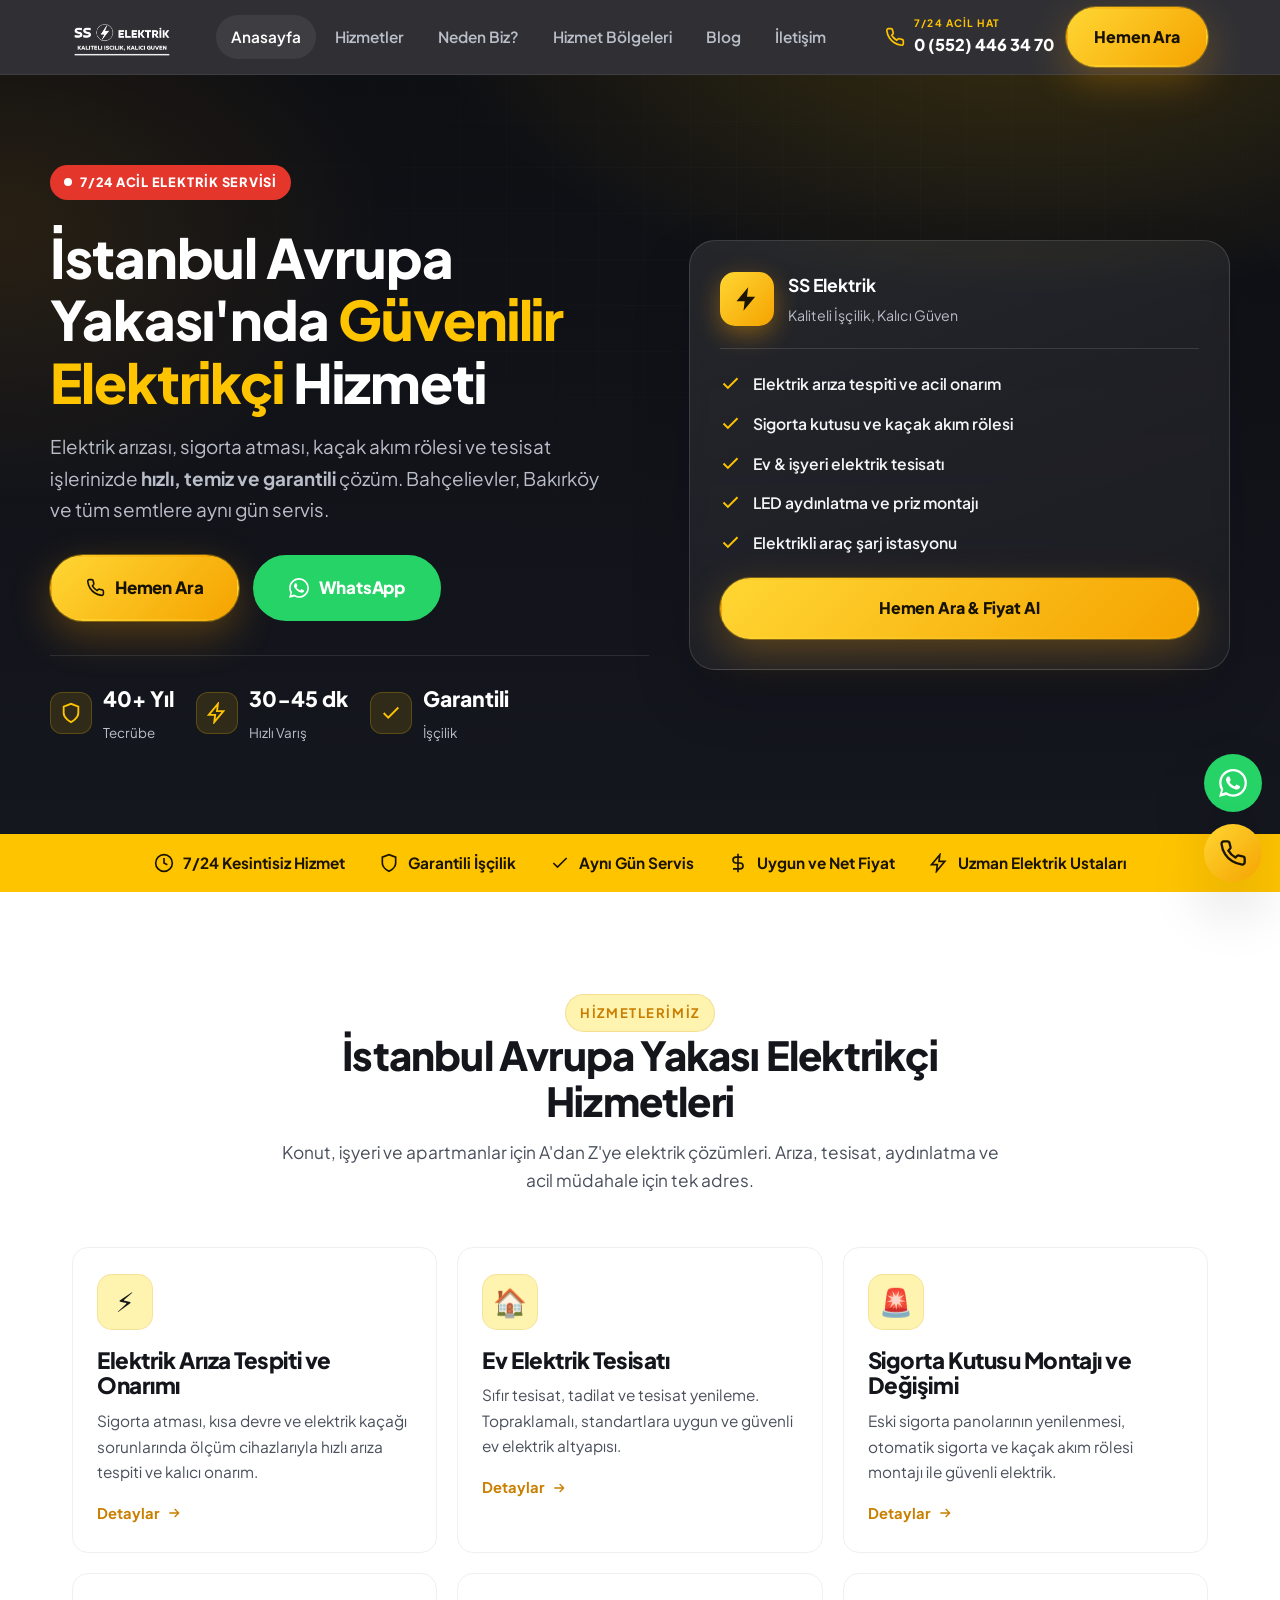
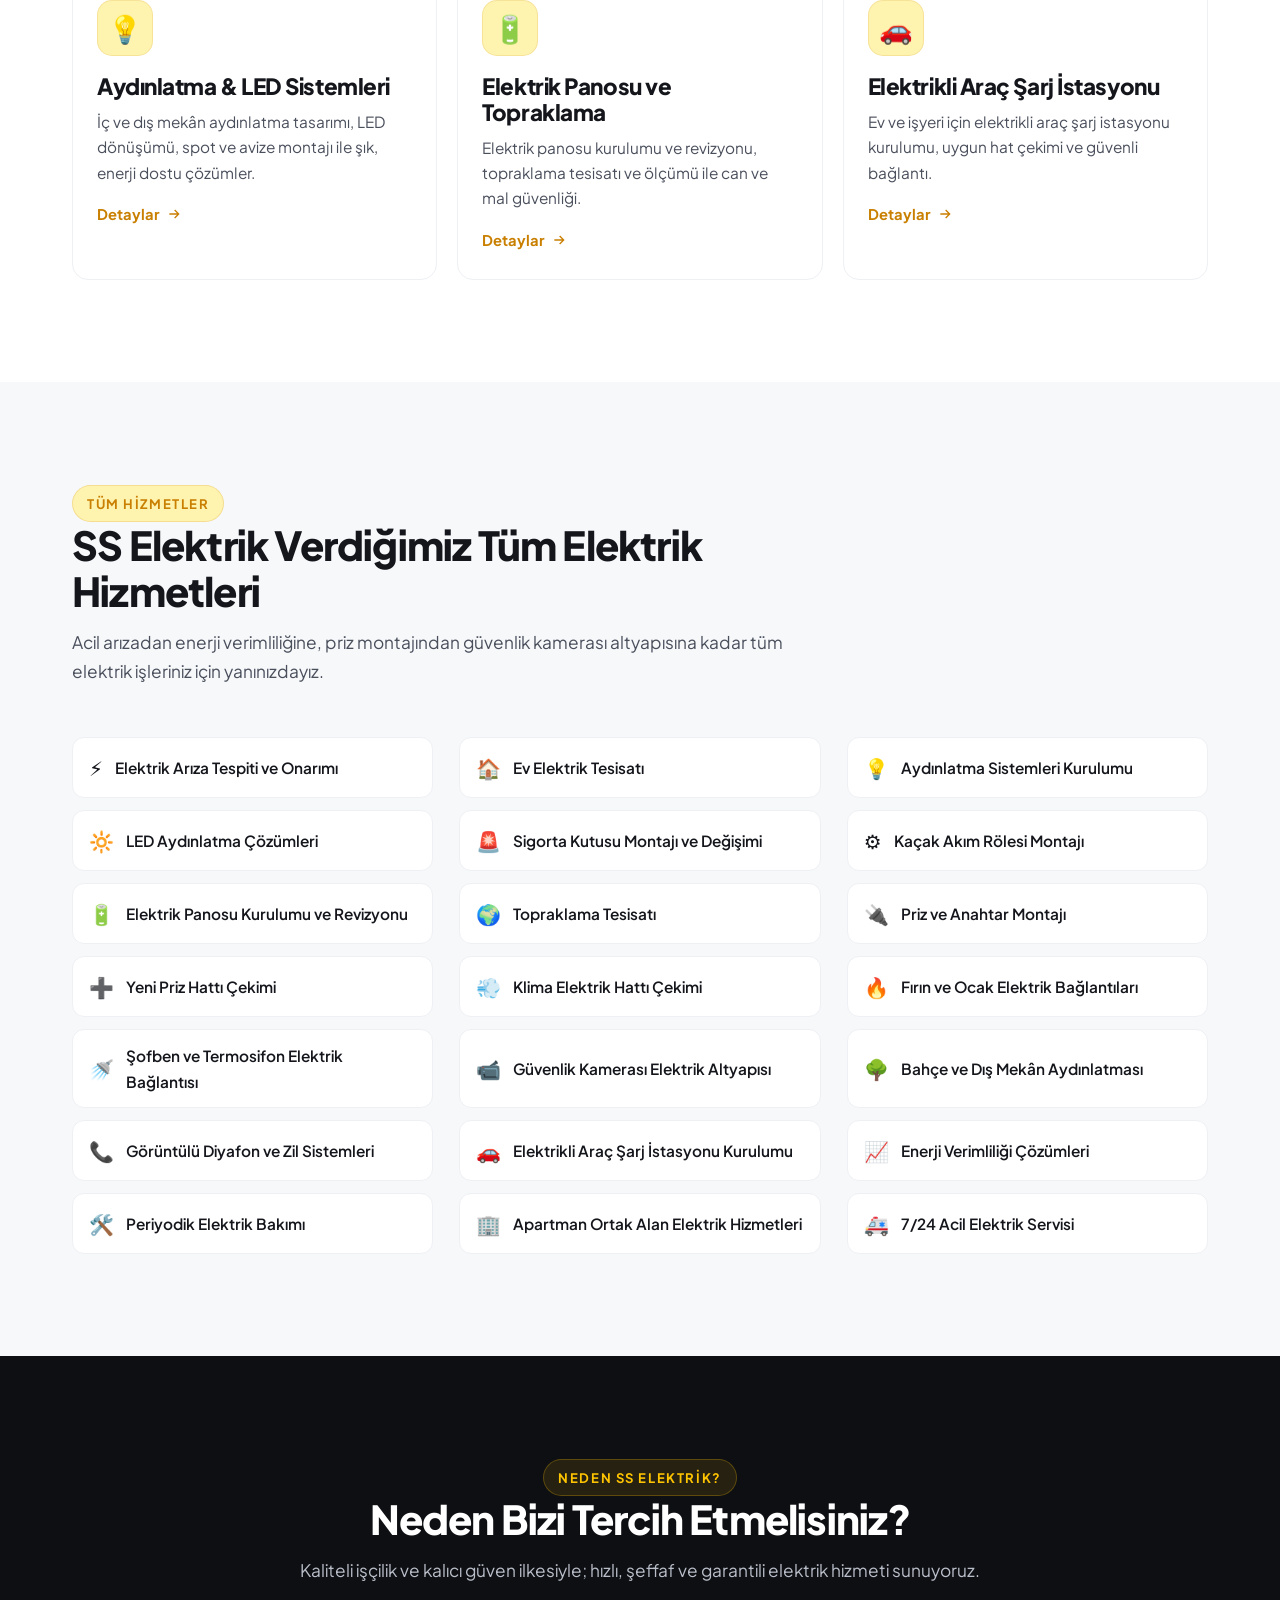
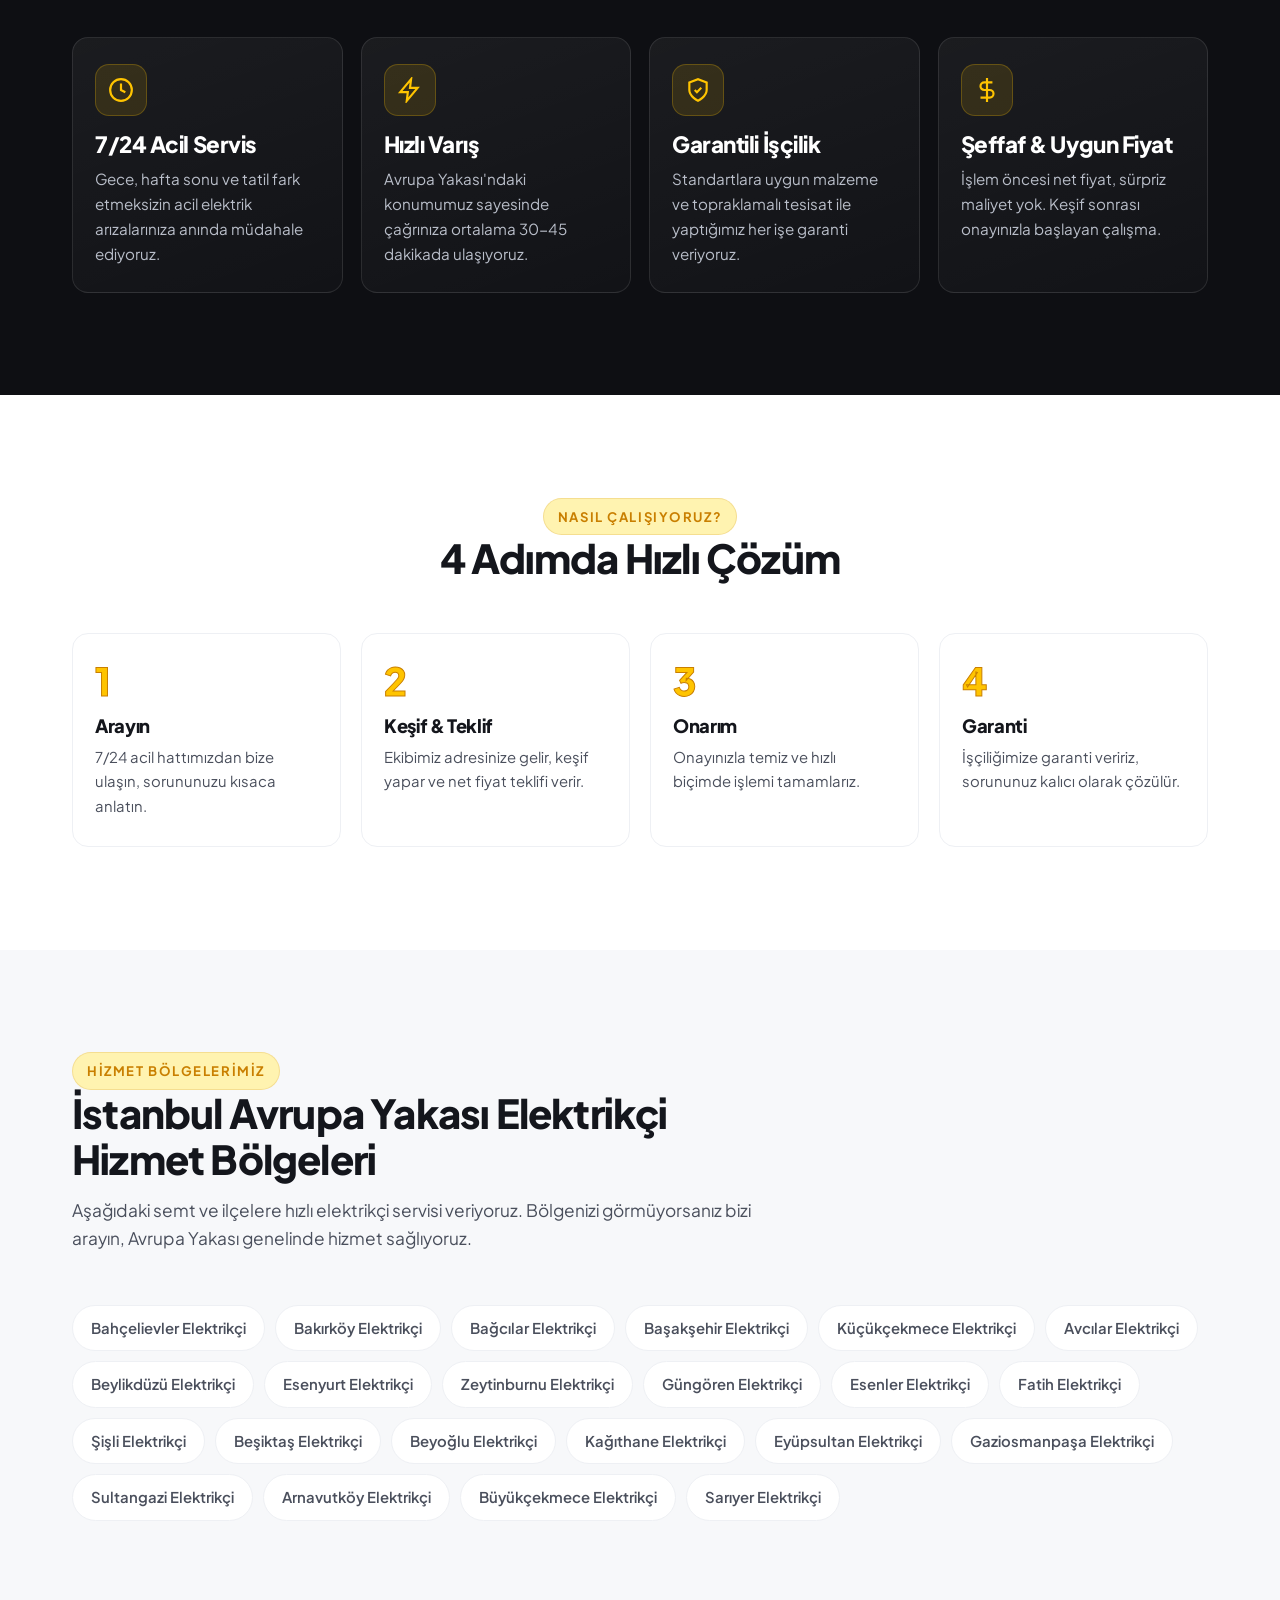
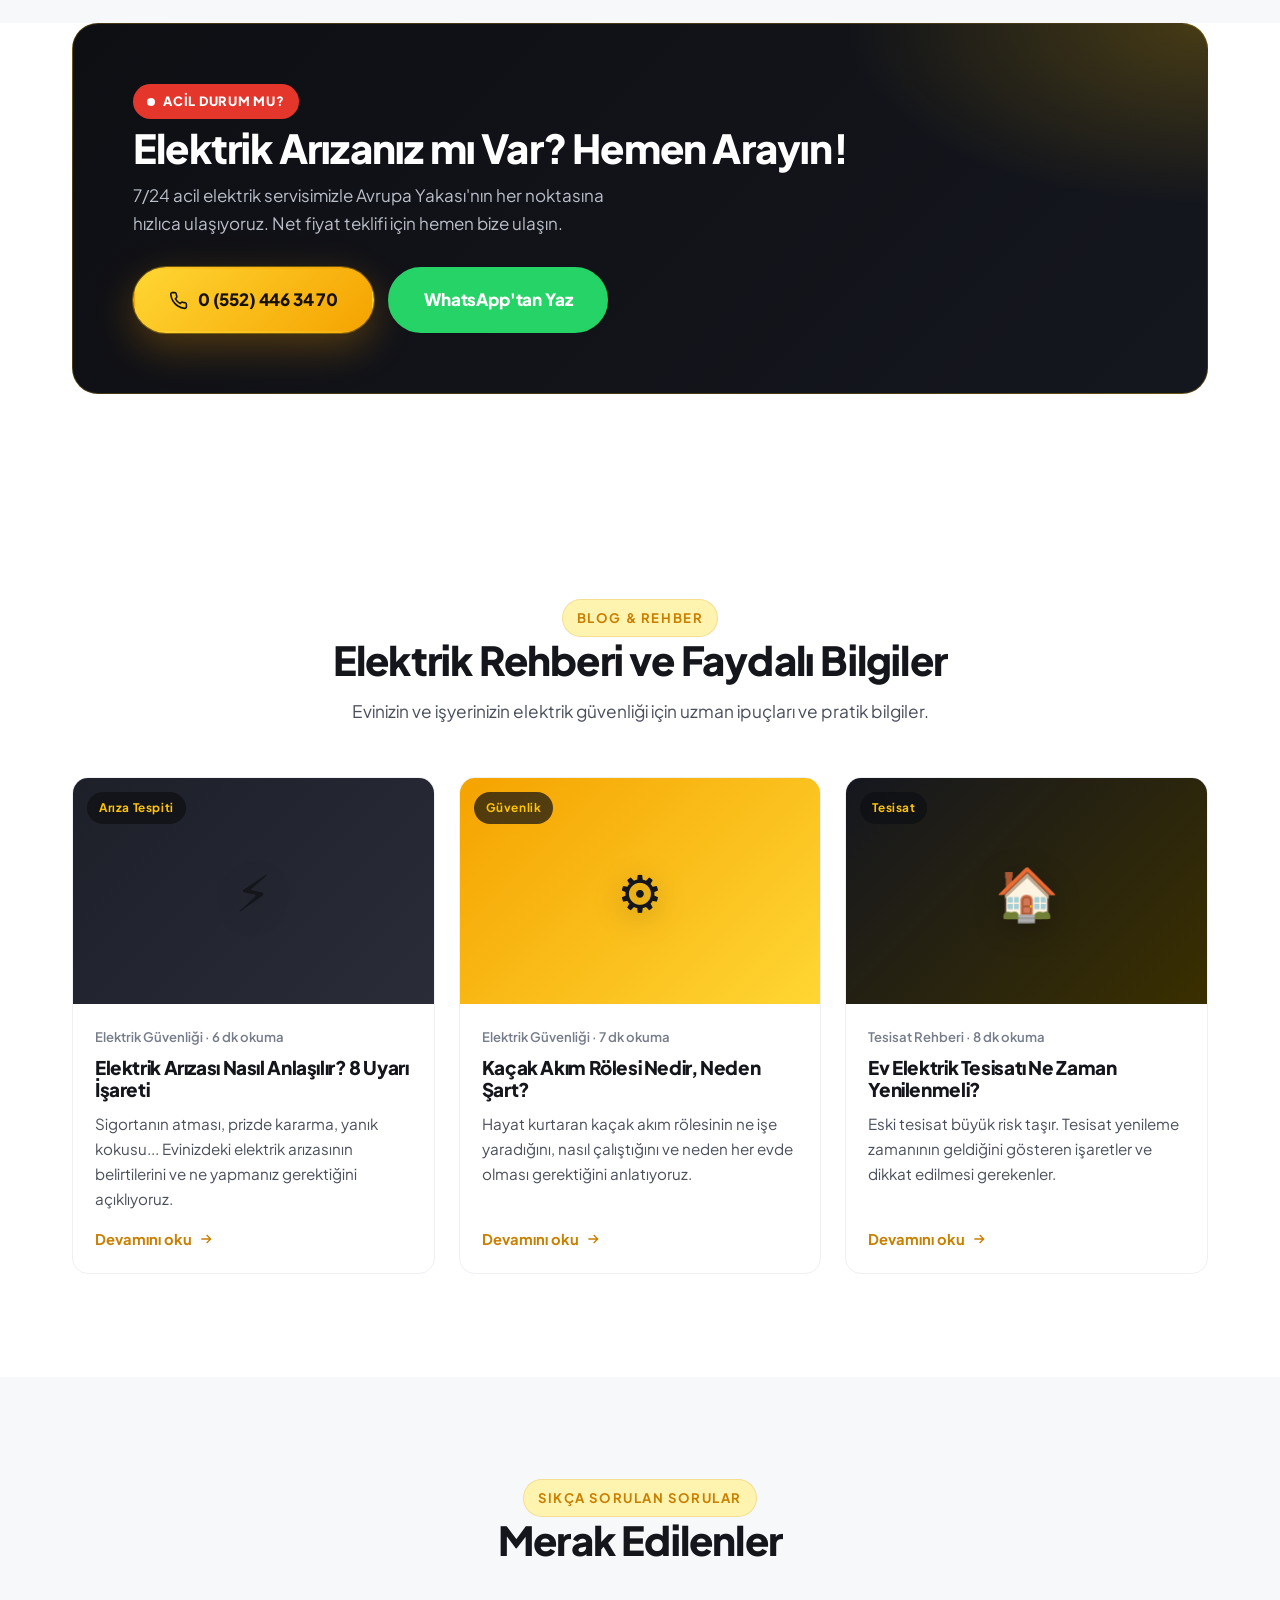
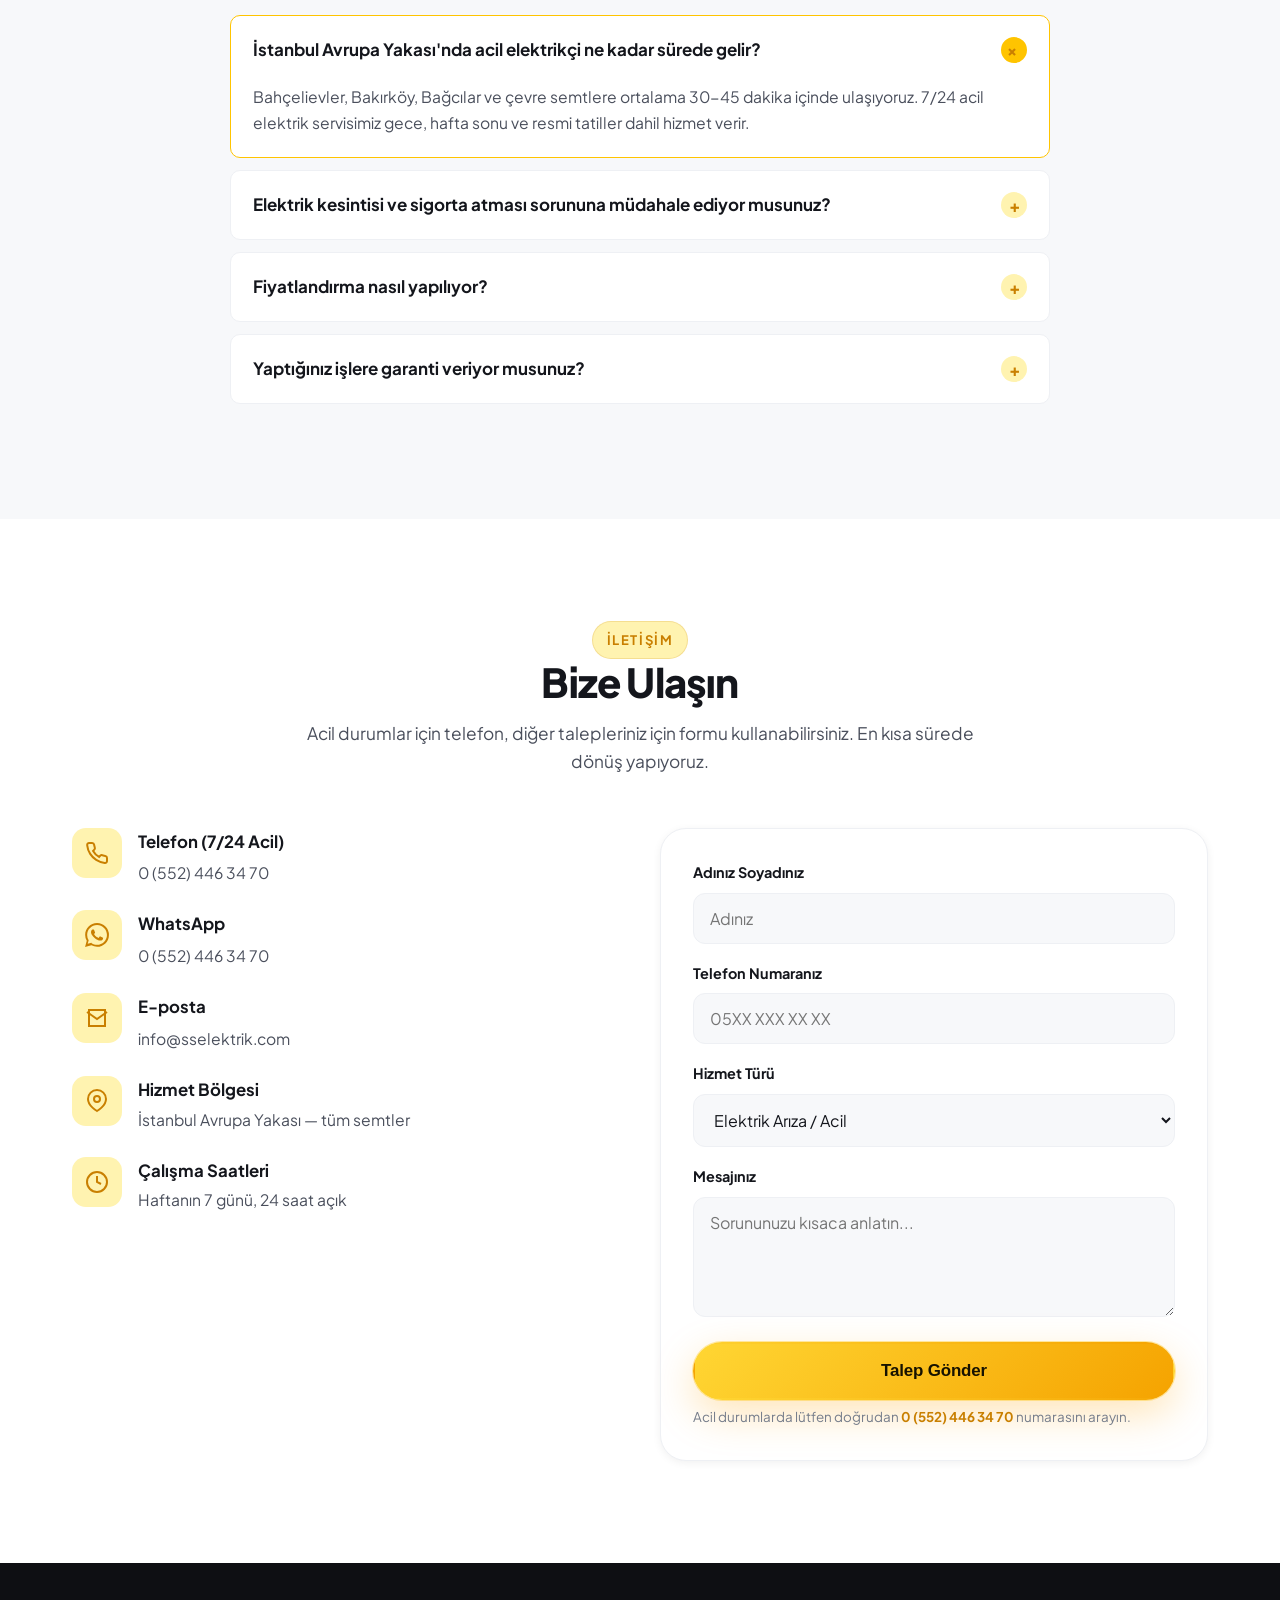
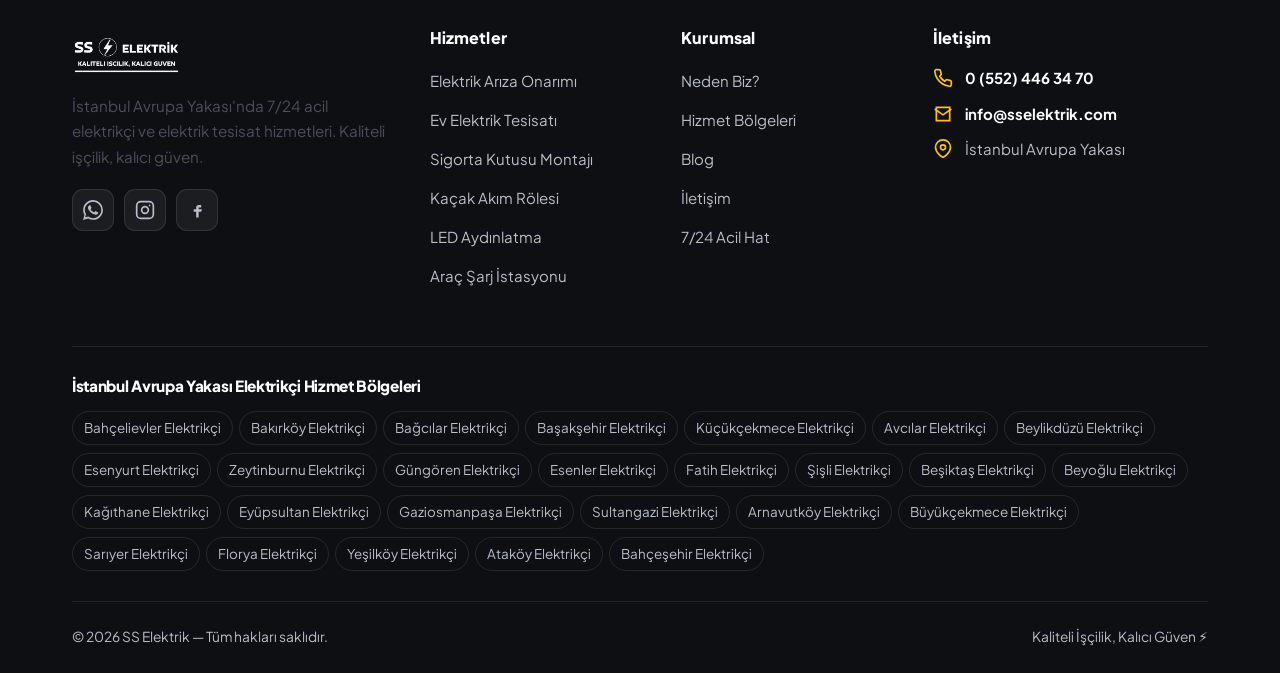
==== index.html @ e943d716 "SS Elektrik web sitesi ilk sürüm" ====
<!doctype html>
<html lang="tr">
<head>
<meta charset="utf-8">
<meta name="viewport" content="width=device-width, initial-scale=1">

<!-- SEO: Başlık ve Açıklama -->
<title>Elektrikçi İstanbul Avrupa Yakası | 7/24 Acil Elektrik Servisi – SS Elektrik</title>
<meta name="description" content="İstanbul Avrupa Yakası'nda 7/24 acil elektrikçi. Elektrik arıza tespiti, sigorta kutusu, kaçak akım rölesi, ev elektrik tesisatı ve aydınlatma montajı. Bahçelievler, Bakırköy ve tüm semtlere hızlı servis. Hemen arayın!">
<meta name="keywords" content="elektrikçi, istanbul elektrikçi, avrupa yakası elektrikçi, acil elektrikçi, 7/24 elektrikçi, bahçelievler elektrikçi, bakırköy elektrikçi, elektrik arıza, sigorta kutusu montajı, kaçak akım rölesi, ev elektrik tesisatı">
<meta name="author" content="SS Elektrik">
<meta name="robots" content="index, follow, max-image-preview:large">
<link rel="canonical" href="https://sselektrik.com/">

<!-- Coğrafi hedefleme -->
<meta name="geo.region" content="TR-34">
<meta name="geo.placename" content="İstanbul, Avrupa Yakası">
<meta name="language" content="Turkish">

<!-- Open Graph / Sosyal Paylaşım -->
<meta property="og:type" content="website">
<meta property="og:locale" content="tr_TR">
<meta property="og:site_name" content="SS Elektrik">
<meta property="og:title" content="Elektrikçi İstanbul Avrupa Yakası | 7/24 Acil Elektrik Servisi">
<meta property="og:description" content="İstanbul Avrupa Yakası'nda 7/24 acil elektrikçi. Arıza tespiti, sigorta kutusu, kaçak akım rölesi ve tüm elektrik hizmetleri için hemen arayın.">
<meta property="og:url" content="https://sselektrik.com/">
<meta property="og:image" content="https://sselektrik.com/assets/logo-color.png">
<meta name="twitter:card" content="summary_large_image">
<meta name="twitter:title" content="SS Elektrik – İstanbul Avrupa Yakası 7/24 Acil Elektrikçi">
<meta name="twitter:description" content="Elektrik arızası, sigorta, kaçak akım rölesi ve tesisat hizmetleri. Hızlı ve güvenilir elektrikçi servisi.">
<meta name="twitter:image" content="https://sselektrik.com/assets/logo-color.png">

<meta name="theme-color" content="#0E0F13">
<link rel="icon" type="image/png" href="assets/logo-color.png">
<link rel="apple-touch-icon" href="assets/logo-color.png">

<!-- Fontlar -->
<link rel="preconnect" href="https://fonts.googleapis.com">
<link rel="preconnect" href="https://fonts.gstatic.com" crossorigin>
<link href="https://fonts.googleapis.com/css2?family=Plus+Jakarta+Sans:wght@400;500;600;700;800&display=swap" rel="stylesheet">
<link rel="stylesheet" href="css/style.css">

<!-- JSON-LD: Yerel İşletme (Electrician) -->
<script type="application/ld+json">
{
  "@context": "https://schema.org",
  "@type": "Electrician",
  "name": "SS Elektrik",
  "image": "https://sselektrik.com/assets/logo-color.png",
  "@id": "https://sselektrik.com/",
  "url": "https://sselektrik.com/",
  "telephone": "+905524463470",
  "priceRange": "₺₺",
  "slogan": "Kaliteli İşçilik, Kalıcı Güven",
  "address": {
    "@type": "PostalAddress",
    "addressLocality": "İstanbul",
    "addressRegion": "Avrupa Yakası",
    "addressCountry": "TR"
  },
  "areaServed": [
    { "@type": "City", "name": "İstanbul" },
    { "@type": "Place", "name": "Bahçelievler" },
    { "@type": "Place", "name": "Bakırköy" },
    { "@type": "Place", "name": "Bağcılar" },
    { "@type": "Place", "name": "Küçükçekmece" },
    { "@type": "Place", "name": "Avcılar" },
    { "@type": "Place", "name": "Beylikdüzü" },
    { "@type": "Place", "name": "Esenyurt" },
    { "@type": "Place", "name": "Zeytinburnu" },
    { "@type": "Place", "name": "Güngören" },
    { "@type": "Place", "name": "Esenler" }
  ],
  "openingHoursSpecification": {
    "@type": "OpeningHoursSpecification",
    "dayOfWeek": ["Monday","Tuesday","Wednesday","Thursday","Friday","Saturday","Sunday"],
    "opens": "00:00",
    "closes": "23:59"
  },
  "sameAs": [
    "https://www.instagram.com/",
    "https://www.facebook.com/"
  ]
}
</script>

<!-- JSON-LD: Hizmet Kataloğu -->
<script type="application/ld+json">
{
  "@context": "https://schema.org",
  "@type": "Service",
  "serviceType": "Elektrikçi ve Elektrik Tesisat Hizmetleri",
  "provider": { "@type": "Electrician", "name": "SS Elektrik" },
  "areaServed": { "@type": "City", "name": "İstanbul Avrupa Yakası" },
  "hasOfferCatalog": {
    "@type": "OfferCatalog",
    "name": "Elektrik Hizmetleri",
    "itemListElement": [
      { "@type": "Offer", "itemOffered": { "@type": "Service", "name": "Elektrik Arıza Tespiti ve Onarımı" } },
      { "@type": "Offer", "itemOffered": { "@type": "Service", "name": "Ev Elektrik Tesisatı" } },
      { "@type": "Offer", "itemOffered": { "@type": "Service", "name": "Sigorta Kutusu Montajı ve Değişimi" } },
      { "@type": "Offer", "itemOffered": { "@type": "Service", "name": "Kaçak Akım Rölesi Montajı" } },
      { "@type": "Offer", "itemOffered": { "@type": "Service", "name": "Aydınlatma Sistemleri Kurulumu" } },
      { "@type": "Offer", "itemOffered": { "@type": "Service", "name": "7/24 Acil Elektrik Servisi" } }
    ]
  }
}
</script>

<!-- JSON-LD: SSS -->
<script type="application/ld+json">
{
  "@context": "https://schema.org",
  "@type": "FAQPage",
  "mainEntity": [
    {
      "@type": "Question",
      "name": "İstanbul Avrupa Yakası'nda acil elektrikçi ne kadar sürede gelir?",
      "acceptedAnswer": { "@type": "Answer", "text": "Bahçelievler, Bakırköy, Bağcılar ve çevre semtlere ortalama 30-45 dakika içinde ulaşıyoruz. 7/24 acil elektrik servisimiz gece, hafta sonu ve resmi tatiller dahil hizmet verir." }
    },
    {
      "@type": "Question",
      "name": "Elektrik kesintisi ve sigorta atması sorununa müdahale ediyor musunuz?",
      "acceptedAnswer": { "@type": "Answer", "text": "Evet. Sigorta atması, kaçak akım rölesi arızası, kısa devre ve elektrik kesintisi gibi tüm acil durumlara aynı gün müdahale ediyoruz. Arıza tespitini ölçüm cihazlarıyla yapıp kalıcı çözüm sağlıyoruz." }
    },
    {
      "@type": "Question",
      "name": "Fiyatlandırma nasıl yapılıyor?",
      "acceptedAnswer": { "@type": "Answer", "text": "İşlem öncesi keşif yapıp size net bir fiyat sunuyoruz; onayınız olmadan işleme başlamıyoruz. Şeffaf fiyatlandırma sayesinde sürpriz maliyet yaşamazsınız." }
    },
    {
      "@type": "Question",
      "name": "Yaptığınız işlere garanti veriyor musunuz?",
      "acceptedAnswer": { "@type": "Answer", "text": "Tüm işçiliklerimize garanti veriyoruz. Standartlara uygun malzeme ve topraklamalı, kaçak akım korumalı tesisat ile kalıcı güven sunuyoruz." }
    }
  ]
}
</script>
</head>
<body>

<!-- ================= HEADER ================= -->
<header class="site-header">
  <div class="container header-inner">
    <a href="index.html" class="brand" aria-label="SS Elektrik ana sayfa">
      <img src="assets/logo-white.png" alt="SS Elektrik logo">
    </a>

    <nav class="nav" aria-label="Ana menü">
      <a href="index.html" class="active">Anasayfa</a>
      <a href="index.html#hizmetler">Hizmetler</a>
      <a href="index.html#neden-biz">Neden Biz?</a>
      <a href="index.html#bolgeler">Hizmet Bölgeleri</a>
      <a href="blog.html">Blog</a>
      <a href="index.html#iletisim">İletişim</a>
    </nav>

    <div class="header-cta">
      <a href="tel:+905524463470" class="header-phone">
        <svg viewBox="0 0 24 24" fill="none" stroke="currentColor" stroke-width="2"><path d="M22 16.9v3a2 2 0 0 1-2.2 2 19.8 19.8 0 0 1-8.6-3 19.5 19.5 0 0 1-6-6 19.8 19.8 0 0 1-3-8.6A2 2 0 0 1 4.1 2h3a2 2 0 0 1 2 1.7c.1 1 .4 1.9.7 2.8a2 2 0 0 1-.5 2.1L8.1 9.9a16 16 0 0 0 6 6l1.3-1.3a2 2 0 0 1 2.1-.4c.9.3 1.8.6 2.8.7a2 2 0 0 1 1.7 2z"/></svg>
        <span><small>7/24 Acil Hat</small>0 (552) 446 34 70</span>
      </a>
      <a href="tel:+905524463470" class="btn btn-primary">Hemen Ara</a>
    </div>

    <button class="nav-toggle" aria-label="Menüyü aç">
      <svg viewBox="0 0 24 24" fill="none" stroke="currentColor" stroke-width="2"><path d="M3 12h18M3 6h18M3 18h18"/></svg>
    </button>
  </div>
</header>

<!-- ================= HERO ================= -->
<section class="hero">
  <div class="container hero-inner">
    <div class="hero-text reveal">
      <span class="hero-badge-24"><span class="dot"></span> 7/24 ACİL ELEKTRİK SERVİSİ</span>
      <h1>İstanbul Avrupa Yakası'nda <span>Güvenilir Elektrikçi</span> Hizmeti</h1>
      <p class="lead">Elektrik arızası, sigorta atması, kaçak akım rölesi ve tesisat işlerinizde <strong>hızlı, temiz ve garantili</strong> çözüm. Bahçelievler, Bakırköy ve tüm semtlere aynı gün servis.</p>
      <div class="hero-actions">
        <a href="tel:+905524463470" class="btn btn-primary btn-lg">
          <svg viewBox="0 0 24 24" fill="none" stroke="currentColor" stroke-width="2"><path d="M22 16.9v3a2 2 0 0 1-2.2 2 19.8 19.8 0 0 1-8.6-3 19.5 19.5 0 0 1-6-6 19.8 19.8 0 0 1-3-8.6A2 2 0 0 1 4.1 2h3a2 2 0 0 1 2 1.7c.1 1 .4 1.9.7 2.8a2 2 0 0 1-.5 2.1L8.1 9.9a16 16 0 0 0 6 6l1.3-1.3a2 2 0 0 1 2.1-.4c.9.3 1.8.6 2.8.7a2 2 0 0 1 1.7 2z"/></svg>
          Hemen Ara
        </a>
        <a href="https://wa.me/905524463470?text=Merhaba,%20elektrik%20hizmeti%20almak%20istiyorum." class="btn btn-wa btn-lg" target="_blank" rel="noopener">
          <svg viewBox="0 0 24 24" fill="currentColor"><path d="M.057 24l1.687-6.163a11.867 11.867 0 0 1-1.587-5.946C.16 5.335 5.495 0 12.05 0a11.817 11.817 0 0 1 8.413 3.488 11.824 11.824 0 0 1 3.48 8.414c-.003 6.557-5.338 11.892-11.893 11.892a11.9 11.9 0 0 1-5.688-1.448L.057 24zm6.597-3.807c1.676.995 3.276 1.591 5.392 1.592 5.448 0 9.886-4.434 9.889-9.885.002-5.462-4.415-9.89-9.881-9.892-5.452 0-9.887 4.434-9.889 9.884a9.87 9.87 0 0 0 1.517 5.26l-.999 3.648 3.741-.981zm11.387-5.464c-.074-.124-.272-.198-.57-.347-.297-.149-1.758-.868-2.031-.967-.272-.099-.47-.149-.669.149-.198.297-.768.967-.941 1.165-.173.198-.347.223-.644.074-.297-.149-1.255-.462-2.39-1.475-.883-.788-1.48-1.761-1.653-2.059-.173-.297-.018-.458.13-.606.134-.133.297-.347.446-.521.151-.172.2-.296.3-.495.099-.198.05-.372-.025-.521-.075-.148-.669-1.611-.916-2.206-.242-.579-.487-.501-.669-.51l-.57-.01c-.198 0-.52.074-.792.372s-1.04 1.017-1.04 2.479 1.065 2.876 1.213 3.074c.149.198 2.095 3.2 5.076 4.487.709.306 1.263.489 1.694.626.712.226 1.36.194 1.872.118.571-.085 1.758-.719 2.006-1.413.248-.695.248-1.29.173-1.414z"/></svg>
          WhatsApp
        </a>
      </div>

      <div class="hero-trust">
        <div class="ht"><i><svg viewBox="0 0 24 24" fill="none" stroke="currentColor" stroke-width="2"><path d="M12 22s8-4 8-10V5l-8-3-8 3v7c0 6 8 10 8 10z"/></svg></i><span><b>40+ Yıl</b><small>Tecrübe</small></span></div>
        <div class="ht"><i><svg viewBox="0 0 24 24" fill="none" stroke="currentColor" stroke-width="2"><path d="M13 2 3 14h7l-1 8 10-12h-7l1-8z"/></svg></i><span><b>30-45 dk</b><small>Hızlı Varış</small></span></div>
        <div class="ht"><i><svg viewBox="0 0 24 24" fill="none" stroke="currentColor" stroke-width="2"><path d="M20 6 9 17l-5-5"/></svg></i><span><b>Garantili</b><small>İşçilik</small></span></div>
      </div>
    </div>

    <aside class="hero-card reveal" aria-label="Öne çıkan hizmetler">
      <div class="hc-top">
        <div class="hc-bolt"><svg viewBox="0 0 24 24" fill="currentColor"><path d="M13 2 3 14h7l-1 8 10-12h-7l1-8z"/></svg></div>
        <div><b>SS Elektrik</b><small>Kaliteli İşçilik, Kalıcı Güven</small></div>
      </div>
      <ul>
        <li><svg viewBox="0 0 24 24" fill="none" stroke="currentColor" stroke-width="2.2"><path d="M20 6 9 17l-5-5"/></svg> Elektrik arıza tespiti ve acil onarım</li>
        <li><svg viewBox="0 0 24 24" fill="none" stroke="currentColor" stroke-width="2.2"><path d="M20 6 9 17l-5-5"/></svg> Sigorta kutusu ve kaçak akım rölesi</li>
        <li><svg viewBox="0 0 24 24" fill="none" stroke="currentColor" stroke-width="2.2"><path d="M20 6 9 17l-5-5"/></svg> Ev & işyeri elektrik tesisatı</li>
        <li><svg viewBox="0 0 24 24" fill="none" stroke="currentColor" stroke-width="2.2"><path d="M20 6 9 17l-5-5"/></svg> LED aydınlatma ve priz montajı</li>
        <li><svg viewBox="0 0 24 24" fill="none" stroke="currentColor" stroke-width="2.2"><path d="M20 6 9 17l-5-5"/></svg> Elektrikli araç şarj istasyonu</li>
      </ul>
      <a href="tel:+905524463470" class="btn btn-primary btn-block">Hemen Ara &amp; Fiyat Al</a>
    </aside>
  </div>
</section>

<!-- Güven barı -->
<div class="trust-bar">
  <div class="container">
    <span class="tb"><svg viewBox="0 0 24 24" fill="none" stroke="currentColor" stroke-width="2"><circle cx="12" cy="12" r="10"/><path d="M12 6v6l4 2"/></svg> 7/24 Kesintisiz Hizmet</span>
    <span class="tb"><svg viewBox="0 0 24 24" fill="none" stroke="currentColor" stroke-width="2"><path d="M12 22s8-4 8-10V5l-8-3-8 3v7c0 6 8 10 8 10z"/></svg> Garantili İşçilik</span>
    <span class="tb"><svg viewBox="0 0 24 24" fill="none" stroke="currentColor" stroke-width="2"><path d="M20 6 9 17l-5-5"/></svg> Aynı Gün Servis</span>
    <span class="tb"><svg viewBox="0 0 24 24" fill="none" stroke="currentColor" stroke-width="2"><path d="M12 1v22M17 5H9.5a3.5 3.5 0 0 0 0 7h5a3.5 3.5 0 0 1 0 7H6"/></svg> Uygun ve Net Fiyat</span>
    <span class="tb"><svg viewBox="0 0 24 24" fill="none" stroke="currentColor" stroke-width="2"><path d="M13 2 3 14h7l-1 8 10-12h-7l1-8z"/></svg> Uzman Elektrik Ustaları</span>
  </div>
</div>

<!-- ================= HİZMETLER ================= -->
<section class="section" id="hizmetler">
  <div class="container">
    <div class="section-head center reveal">
      <span class="eyebrow">Hizmetlerimiz</span>
      <h2>İstanbul Avrupa Yakası Elektrikçi Hizmetleri</h2>
      <p>Konut, işyeri ve apartmanlar için A'dan Z'ye elektrik çözümleri. Arıza, tesisat, aydınlatma ve acil müdahale için tek adres.</p>
    </div>

    <div class="services-grid">
      <article class="svc-card reveal">
        <div class="svc-icon">⚡</div>
        <h3>Elektrik Arıza Tespiti ve Onarımı</h3>
        <p>Sigorta atması, kısa devre ve elektrik kaçağı sorunlarında ölçüm cihazlarıyla hızlı arıza tespiti ve kalıcı onarım.</p>
        <a href="#detayli-hizmetler" class="svc-more">Detaylar <svg viewBox="0 0 24 24" fill="none" stroke="currentColor" stroke-width="2"><path d="M5 12h14M13 6l6 6-6 6"/></svg></a>
      </article>

      <article class="svc-card reveal">
        <div class="svc-icon">🏠</div>
        <h3>Ev Elektrik Tesisatı</h3>
        <p>Sıfır tesisat, tadilat ve tesisat yenileme. Topraklamalı, standartlara uygun ve güvenli ev elektrik altyapısı.</p>
        <a href="#detayli-hizmetler" class="svc-more">Detaylar <svg viewBox="0 0 24 24" fill="none" stroke="currentColor" stroke-width="2"><path d="M5 12h14M13 6l6 6-6 6"/></svg></a>
      </article>

      <article class="svc-card reveal">
        <div class="svc-icon">🚨</div>
        <h3>Sigorta Kutusu Montajı ve Değişimi</h3>
        <p>Eski sigorta panolarının yenilenmesi, otomatik sigorta ve kaçak akım rölesi montajı ile güvenli elektrik.</p>
        <a href="#detayli-hizmetler" class="svc-more">Detaylar <svg viewBox="0 0 24 24" fill="none" stroke="currentColor" stroke-width="2"><path d="M5 12h14M13 6l6 6-6 6"/></svg></a>
      </article>

      <article class="svc-card reveal">
        <div class="svc-icon">💡</div>
        <h3>Aydınlatma & LED Sistemleri</h3>
        <p>İç ve dış mekân aydınlatma tasarımı, LED dönüşümü, spot ve avize montajı ile şık, enerji dostu çözümler.</p>
        <a href="#detayli-hizmetler" class="svc-more">Detaylar <svg viewBox="0 0 24 24" fill="none" stroke="currentColor" stroke-width="2"><path d="M5 12h14M13 6l6 6-6 6"/></svg></a>
      </article>

      <article class="svc-card reveal">
        <div class="svc-icon">🔋</div>
        <h3>Elektrik Panosu ve Topraklama</h3>
        <p>Elektrik panosu kurulumu ve revizyonu, topraklama tesisatı ve ölçümü ile can ve mal güvenliği.</p>
        <a href="#detayli-hizmetler" class="svc-more">Detaylar <svg viewBox="0 0 24 24" fill="none" stroke="currentColor" stroke-width="2"><path d="M5 12h14M13 6l6 6-6 6"/></svg></a>
      </article>

      <article class="svc-card reveal">
        <div class="svc-icon">🚗</div>
        <h3>Elektrikli Araç Şarj İstasyonu</h3>
        <p>Ev ve işyeri için elektrikli araç şarj istasyonu kurulumu, uygun hat çekimi ve güvenli bağlantı.</p>
        <a href="#detayli-hizmetler" class="svc-more">Detaylar <svg viewBox="0 0 24 24" fill="none" stroke="currentColor" stroke-width="2"><path d="M5 12h14M13 6l6 6-6 6"/></svg></a>
      </article>
    </div>
  </div>
</section>

<!-- ================= DETAYLI HİZMET LİSTESİ (SEO) ================= -->
<section class="section svc-list-wrap" id="detayli-hizmetler">
  <div class="container">
    <div class="section-head reveal">
      <span class="eyebrow">Tüm Hizmetler</span>
      <h2>SS Elektrik Verdiğimiz Tüm Elektrik Hizmetleri</h2>
      <p>Acil arızadan enerji verimliliğine, priz montajından güvenlik kamerası altyapısına kadar tüm elektrik işleriniz için yanınızdayız.</p>
    </div>

    <ul class="svc-columns reveal">
      <li><span class="em">⚡</span> Elektrik Arıza Tespiti ve Onarımı</li>
      <li><span class="em">🏠</span> Ev Elektrik Tesisatı</li>
      <li><span class="em">💡</span> Aydınlatma Sistemleri Kurulumu</li>
      <li><span class="em">🔆</span> LED Aydınlatma Çözümleri</li>
      <li><span class="em">🚨</span> Sigorta Kutusu Montajı ve Değişimi</li>
      <li><span class="em">⚙️</span> Kaçak Akım Rölesi Montajı</li>
      <li><span class="em">🔋</span> Elektrik Panosu Kurulumu ve Revizyonu</li>
      <li><span class="em">🌍</span> Topraklama Tesisatı</li>
      <li><span class="em">🔌</span> Priz ve Anahtar Montajı</li>
      <li><span class="em">➕</span> Yeni Priz Hattı Çekimi</li>
      <li><span class="em">💨</span> Klima Elektrik Hattı Çekimi</li>
      <li><span class="em">🔥</span> Fırın ve Ocak Elektrik Bağlantıları</li>
      <li><span class="em">🚿</span> Şofben ve Termosifon Elektrik Bağlantısı</li>
      <li><span class="em">📹</span> Güvenlik Kamerası Elektrik Altyapısı</li>
      <li><span class="em">🌳</span> Bahçe ve Dış Mekân Aydınlatması</li>
      <li><span class="em">📞</span> Görüntülü Diyafon ve Zil Sistemleri</li>
      <li><span class="em">🚗</span> Elektrikli Araç Şarj İstasyonu Kurulumu</li>
      <li><span class="em">📈</span> Enerji Verimliliği Çözümleri</li>
      <li><span class="em">🛠️</span> Periyodik Elektrik Bakımı</li>
      <li><span class="em">🏢</span> Apartman Ortak Alan Elektrik Hizmetleri</li>
      <li><span class="em">🚑</span> 7/24 Acil Elektrik Servisi</li>
    </ul>
  </div>
</section>

<!-- ================= NEDEN BİZ ================= -->
<section class="section why" id="neden-biz">
  <div class="container">
    <div class="section-head center reveal">
      <span class="eyebrow on-dark">Neden SS Elektrik?</span>
      <h2>Neden Bizi Tercih Etmelisiniz?</h2>
      <p style="color:var(--text-invert-soft)">Kaliteli işçilik ve kalıcı güven ilkesiyle; hızlı, şeffaf ve garantili elektrik hizmeti sunuyoruz.</p>
    </div>

    <div class="why-grid">
      <article class="why-card reveal">
        <div class="wi"><svg viewBox="0 0 24 24" fill="none" stroke="currentColor" stroke-width="2"><circle cx="12" cy="12" r="10"/><path d="M12 6v6l4 2"/></svg></div>
        <h3>7/24 Acil Servis</h3>
        <p>Gece, hafta sonu ve tatil fark etmeksizin acil elektrik arızalarınıza anında müdahale ediyoruz.</p>
      </article>
      <article class="why-card reveal">
        <div class="wi"><svg viewBox="0 0 24 24" fill="none" stroke="currentColor" stroke-width="2"><path d="M13 2 3 14h7l-1 8 10-12h-7l1-8z"/></svg></div>
        <h3>Hızlı Varış</h3>
        <p>Avrupa Yakası'ndaki konumumuz sayesinde çağrınıza ortalama 30-45 dakikada ulaşıyoruz.</p>
      </article>
      <article class="why-card reveal">
        <div class="wi"><svg viewBox="0 0 24 24" fill="none" stroke="currentColor" stroke-width="2"><path d="M12 22s8-4 8-10V5l-8-3-8 3v7c0 6 8 10 8 10z"/><path d="M9 12l2 2 4-4"/></svg></div>
        <h3>Garantili İşçilik</h3>
        <p>Standartlara uygun malzeme ve topraklamalı tesisat ile yaptığımız her işe garanti veriyoruz.</p>
      </article>
      <article class="why-card reveal">
        <div class="wi"><svg viewBox="0 0 24 24" fill="none" stroke="currentColor" stroke-width="2"><path d="M12 1v22M17 5H9.5a3.5 3.5 0 0 0 0 7h5a3.5 3.5 0 0 1 0 7H6"/></svg></div>
        <h3>Şeffaf & Uygun Fiyat</h3>
        <p>İşlem öncesi net fiyat, sürpriz maliyet yok. Keşif sonrası onayınızla başlayan çalışma.</p>
      </article>
    </div>
  </div>
</section>

<!-- ================= SÜREÇ ================= -->
<section class="section">
  <div class="container">
    <div class="section-head center reveal">
      <span class="eyebrow">Nasıl Çalışıyoruz?</span>
      <h2>4 Adımda Hızlı Çözüm</h2>
    </div>
    <div class="steps">
      <div class="step reveal"><span class="num">1</span><h3>Arayın</h3><p>7/24 acil hattımızdan bize ulaşın, sorununuzu kısaca anlatın.</p></div>
      <div class="step reveal"><span class="num">2</span><h3>Keşif & Teklif</h3><p>Ekibimiz adresinize gelir, keşif yapar ve net fiyat teklifi verir.</p></div>
      <div class="step reveal"><span class="num">3</span><h3>Onarım</h3><p>Onayınızla temiz ve hızlı biçimde işlemi tamamlarız.</p></div>
      <div class="step reveal"><span class="num">4</span><h3>Garanti</h3><p>İşçiliğimize garanti veririz, sorununuz kalıcı olarak çözülür.</p></div>
    </div>
  </div>
</section>

<!-- ================= HİZMET BÖLGELERİ ================= -->
<section class="section areas" id="bolgeler">
  <div class="container">
    <div class="section-head reveal">
      <span class="eyebrow">Hizmet Bölgelerimiz</span>
      <h2>İstanbul Avrupa Yakası Elektrikçi Hizmet Bölgeleri</h2>
      <p>Aşağıdaki semt ve ilçelere hızlı elektrikçi servisi veriyoruz. Bölgenizi görmüyorsanız bizi arayın, Avrupa Yakası genelinde hizmet sağlıyoruz.</p>
    </div>
    <div class="area-tags reveal">
      <a href="#iletisim">Bahçelievler Elektrikçi</a>
      <a href="#iletisim">Bakırköy Elektrikçi</a>
      <a href="#iletisim">Bağcılar Elektrikçi</a>
      <a href="#iletisim">Başakşehir Elektrikçi</a>
      <a href="#iletisim">Küçükçekmece Elektrikçi</a>
      <a href="#iletisim">Avcılar Elektrikçi</a>
      <a href="#iletisim">Beylikdüzü Elektrikçi</a>
      <a href="#iletisim">Esenyurt Elektrikçi</a>
      <a href="#iletisim">Zeytinburnu Elektrikçi</a>
      <a href="#iletisim">Güngören Elektrikçi</a>
      <a href="#iletisim">Esenler Elektrikçi</a>
      <a href="#iletisim">Fatih Elektrikçi</a>
      <a href="#iletisim">Şişli Elektrikçi</a>
      <a href="#iletisim">Beşiktaş Elektrikçi</a>
      <a href="#iletisim">Beyoğlu Elektrikçi</a>
      <a href="#iletisim">Kağıthane Elektrikçi</a>
      <a href="#iletisim">Eyüpsultan Elektrikçi</a>
      <a href="#iletisim">Gaziosmanpaşa Elektrikçi</a>
      <a href="#iletisim">Sultangazi Elektrikçi</a>
      <a href="#iletisim">Arnavutköy Elektrikçi</a>
      <a href="#iletisim">Büyükçekmece Elektrikçi</a>
      <a href="#iletisim">Sarıyer Elektrikçi</a>
    </div>
  </div>
</section>

<!-- ================= CTA BAND ================= -->
<section class="section" style="padding-top:0">
  <div class="container">
    <div class="cta-band reveal">
      <div>
        <span class="hero-badge-24"><span class="dot"></span> ACİL DURUM MU?</span>
        <h2>Elektrik Arızanız mı Var? Hemen Arayın!</h2>
        <p>7/24 acil elektrik servisimizle Avrupa Yakası'nın her noktasına hızlıca ulaşıyoruz. Net fiyat teklifi için hemen bize ulaşın.</p>
      </div>
      <div class="cta-actions">
        <a href="tel:+905524463470" class="btn btn-primary btn-lg">
          <svg viewBox="0 0 24 24" fill="none" stroke="currentColor" stroke-width="2"><path d="M22 16.9v3a2 2 0 0 1-2.2 2 19.8 19.8 0 0 1-8.6-3 19.5 19.5 0 0 1-6-6 19.8 19.8 0 0 1-3-8.6A2 2 0 0 1 4.1 2h3a2 2 0 0 1 2 1.7c.1 1 .4 1.9.7 2.8a2 2 0 0 1-.5 2.1L8.1 9.9a16 16 0 0 0 6 6l1.3-1.3a2 2 0 0 1 2.1-.4c.9.3 1.8.6 2.8.7a2 2 0 0 1 1.7 2z"/></svg>
          0 (552) 446 34 70
        </a>
        <a href="https://wa.me/905524463470" class="btn btn-wa btn-lg" target="_blank" rel="noopener">WhatsApp'tan Yaz</a>
      </div>
    </div>
  </div>
</section>

<!-- ================= BLOG ================= -->
<section class="section" id="blog">
  <div class="container">
    <div class="section-head center reveal">
      <span class="eyebrow">Blog & Rehber</span>
      <h2>Elektrik Rehberi ve Faydalı Bilgiler</h2>
      <p>Evinizin ve işyerinizin elektrik güvenliği için uzman ipuçları ve pratik bilgiler.</p>
    </div>

    <div class="blog-grid">
      <article class="post-card reveal">
        <a href="blog-elektrik-arizasi-nasil-anlasilir.html" class="post-thumb t1"><span class="pt-icon">⚡</span><span class="pt-tag">Arıza Tespiti</span></a>
        <div class="post-body">
          <div class="meta">Elektrik Güvenliği · 6 dk okuma</div>
          <h3><a href="blog-elektrik-arizasi-nasil-anlasilir.html">Elektrik Arızası Nasıl Anlaşılır? 8 Uyarı İşareti</a></h3>
          <p>Sigortanın atması, prizde kararma, yanık kokusu... Evinizdeki elektrik arızasının belirtilerini ve ne yapmanız gerektiğini açıklıyoruz.</p>
          <a href="blog-elektrik-arizasi-nasil-anlasilir.html" class="read">Devamını oku <svg viewBox="0 0 24 24" fill="none" stroke="currentColor" stroke-width="2"><path d="M5 12h14M13 6l6 6-6 6"/></svg></a>
        </div>
      </article>

      <article class="post-card reveal">
        <a href="blog-kacak-akim-rolesi-nedir.html" class="post-thumb t2"><span class="pt-icon">⚙️</span><span class="pt-tag">Güvenlik</span></a>
        <div class="post-body">
          <div class="meta">Elektrik Güvenliği · 7 dk okuma</div>
          <h3><a href="blog-kacak-akim-rolesi-nedir.html">Kaçak Akım Rölesi Nedir, Neden Şart?</a></h3>
          <p>Hayat kurtaran kaçak akım rölesinin ne işe yaradığını, nasıl çalıştığını ve neden her evde olması gerektiğini anlatıyoruz.</p>
          <a href="blog-kacak-akim-rolesi-nedir.html" class="read">Devamını oku <svg viewBox="0 0 24 24" fill="none" stroke="currentColor" stroke-width="2"><path d="M5 12h14M13 6l6 6-6 6"/></svg></a>
        </div>
      </article>

      <article class="post-card reveal">
        <a href="blog-ev-elektrik-tesisati-yenileme.html" class="post-thumb t3"><span class="pt-icon">🏠</span><span class="pt-tag">Tesisat</span></a>
        <div class="post-body">
          <div class="meta">Tesisat Rehberi · 8 dk okuma</div>
          <h3><a href="blog-ev-elektrik-tesisati-yenileme.html">Ev Elektrik Tesisatı Ne Zaman Yenilenmeli?</a></h3>
          <p>Eski tesisat büyük risk taşır. Tesisat yenileme zamanının geldiğini gösteren işaretler ve dikkat edilmesi gerekenler.</p>
          <a href="blog-ev-elektrik-tesisati-yenileme.html" class="read">Devamını oku <svg viewBox="0 0 24 24" fill="none" stroke="currentColor" stroke-width="2"><path d="M5 12h14M13 6l6 6-6 6"/></svg></a>
        </div>
      </article>
    </div>
  </div>
</section>

<!-- ================= SSS ================= -->
<section class="section" style="background:var(--paper-2)">
  <div class="container">
    <div class="section-head center reveal">
      <span class="eyebrow">Sıkça Sorulan Sorular</span>
      <h2>Merak Edilenler</h2>
    </div>
    <div class="faq reveal">
      <details class="faq-item" open>
        <summary>İstanbul Avrupa Yakası'nda acil elektrikçi ne kadar sürede gelir? <span class="ic">+</span></summary>
        <div class="faq-a">Bahçelievler, Bakırköy, Bağcılar ve çevre semtlere ortalama 30-45 dakika içinde ulaşıyoruz. 7/24 acil elektrik servisimiz gece, hafta sonu ve resmi tatiller dahil hizmet verir.</div>
      </details>
      <details class="faq-item">
        <summary>Elektrik kesintisi ve sigorta atması sorununa müdahale ediyor musunuz? <span class="ic">+</span></summary>
        <div class="faq-a">Evet. Sigorta atması, kaçak akım rölesi arızası, kısa devre ve elektrik kesintisi gibi tüm acil durumlara aynı gün müdahale ediyoruz. Arıza tespitini ölçüm cihazlarıyla yapıp kalıcı çözüm sağlıyoruz.</div>
      </details>
      <details class="faq-item">
        <summary>Fiyatlandırma nasıl yapılıyor? <span class="ic">+</span></summary>
        <div class="faq-a">İşlem öncesi keşif yapıp size net bir fiyat sunuyoruz; onayınız olmadan işleme başlamıyoruz. Şeffaf fiyatlandırma sayesinde sürpriz maliyet yaşamazsınız.</div>
      </details>
      <details class="faq-item">
        <summary>Yaptığınız işlere garanti veriyor musunuz? <span class="ic">+</span></summary>
        <div class="faq-a">Tüm işçiliklerimize garanti veriyoruz. Standartlara uygun malzeme ve topraklamalı, kaçak akım korumalı tesisat ile kalıcı güven sunuyoruz.</div>
      </details>
    </div>
  </div>
</section>

<!-- ================= İLETİŞİM ================= -->
<section class="section" id="iletisim">
  <div class="container">
    <div class="section-head center reveal">
      <span class="eyebrow">İletişim</span>
      <h2>Bize Ulaşın</h2>
      <p>Acil durumlar için telefon, diğer talepleriniz için formu kullanabilirsiniz. En kısa sürede dönüş yapıyoruz.</p>
    </div>

    <div class="contact-grid">
      <ul class="contact-info reveal">
        <li>
          <span class="ci-ic"><svg viewBox="0 0 24 24" fill="none" stroke="currentColor" stroke-width="2"><path d="M22 16.9v3a2 2 0 0 1-2.2 2 19.8 19.8 0 0 1-8.6-3 19.5 19.5 0 0 1-6-6 19.8 19.8 0 0 1-3-8.6A2 2 0 0 1 4.1 2h3a2 2 0 0 1 2 1.7c.1 1 .4 1.9.7 2.8a2 2 0 0 1-.5 2.1L8.1 9.9a16 16 0 0 0 6 6l1.3-1.3a2 2 0 0 1 2.1-.4c.9.3 1.8.6 2.8.7a2 2 0 0 1 1.7 2z"/></svg></span>
          <div><b>Telefon (7/24 Acil)</b><a href="tel:+905524463470">0 (552) 446 34 70</a></div>
        </li>
        <li>
          <span class="ci-ic"><svg viewBox="0 0 24 24" fill="currentColor"><path d="M.057 24l1.687-6.163a11.867 11.867 0 0 1-1.587-5.946C.16 5.335 5.495 0 12.05 0a11.817 11.817 0 0 1 8.413 3.488 11.824 11.824 0 0 1 3.48 8.414c-.003 6.557-5.338 11.892-11.893 11.892a11.9 11.9 0 0 1-5.688-1.448L.057 24zm6.597-3.807c1.676.995 3.276 1.591 5.392 1.592 5.448 0 9.886-4.434 9.889-9.885.002-5.462-4.415-9.89-9.881-9.892-5.452 0-9.887 4.434-9.889 9.884a9.87 9.87 0 0 0 1.517 5.26l-.999 3.648 3.741-.981zm11.387-5.464c-.074-.124-.272-.198-.57-.347-.297-.149-1.758-.868-2.031-.967-.272-.099-.47-.149-.669.149-.198.297-.768.967-.941 1.165-.173.198-.347.223-.644.074-.297-.149-1.255-.462-2.39-1.475-.883-.788-1.48-1.761-1.653-2.059-.173-.297-.018-.458.13-.606.134-.133.297-.347.446-.521.151-.172.2-.296.3-.495.099-.198.05-.372-.025-.521-.075-.148-.669-1.611-.916-2.206-.242-.579-.487-.501-.669-.51l-.57-.01c-.198 0-.52.074-.792.372s-1.04 1.017-1.04 2.479 1.065 2.876 1.213 3.074c.149.198 2.095 3.2 5.076 4.487.709.306 1.263.489 1.694.626.712.226 1.36.194 1.872.118.571-.085 1.758-.719 2.006-1.413.248-.695.248-1.29.173-1.414z"/></svg></span>
          <div><b>WhatsApp</b><a href="https://wa.me/905524463470" target="_blank" rel="noopener">0 (552) 446 34 70</a></div>
        </li>
        <li>
          <span class="ci-ic"><svg viewBox="0 0 24 24" fill="none" stroke="currentColor" stroke-width="2"><path d="M4 4h16v16H4z"/><path d="m22 6-10 7L2 6"/></svg></span>
          <div><b>E-posta</b><a href="mailto:info@sselektrik.com">info@sselektrik.com</a></div>
        </li>
        <li>
          <span class="ci-ic"><svg viewBox="0 0 24 24" fill="none" stroke="currentColor" stroke-width="2"><path d="M21 10c0 7-9 12-9 12s-9-5-9-12a9 9 0 0 1 18 0z"/><circle cx="12" cy="10" r="3"/></svg></span>
          <div><b>Hizmet Bölgesi</b><p>İstanbul Avrupa Yakası — tüm semtler</p></div>
        </li>
        <li>
          <span class="ci-ic"><svg viewBox="0 0 24 24" fill="none" stroke="currentColor" stroke-width="2"><circle cx="12" cy="12" r="10"/><path d="M12 6v6l4 2"/></svg></span>
          <div><b>Çalışma Saatleri</b><p>Haftanın 7 günü, 24 saat açık</p></div>
        </li>
      </ul>

      <div class="form-card reveal">
        <form id="iletisim-form">
          <div class="field">
            <label for="ad">Adınız Soyadınız</label>
            <input type="text" id="ad" name="ad" placeholder="Adınız" required>
          </div>
          <div class="field">
            <label for="tel">Telefon Numaranız</label>
            <input type="tel" id="tel" name="tel" placeholder="05XX XXX XX XX" required>
          </div>
          <div class="field">
            <label for="konu">Hizmet Türü</label>
            <select id="konu" name="konu">
              <option>Elektrik Arıza / Acil</option>
              <option>Sigorta Kutusu / Kaçak Akım Rölesi</option>
              <option>Ev / İşyeri Elektrik Tesisatı</option>
              <option>Aydınlatma & LED</option>
              <option>Elektrikli Araç Şarj İstasyonu</option>
              <option>Diğer</option>
            </select>
          </div>
          <div class="field">
            <label for="mesaj">Mesajınız</label>
            <textarea id="mesaj" name="mesaj" placeholder="Sorununuzu kısaca anlatın..."></textarea>
          </div>
          <button type="submit" class="btn btn-primary btn-block btn-lg">Talep Gönder</button>
          <p class="form-ok" style="display:none;color:#0a7d33;font-weight:700;margin-top:14px">✓ Talebiniz alındı! En kısa sürede sizi arayacağız.</p>
          <p class="form-note">Acil durumlarda lütfen doğrudan <a href="tel:+905524463470" style="color:var(--gold-deep);font-weight:700">0 (552) 446 34 70</a> numarasını arayın.</p>
        </form>
      </div>
    </div>
  </div>
</section>

<!-- ================= FOOTER ================= -->
<footer class="site-footer">
  <div class="container">
    <div class="footer-top">
      <div class="footer-brand">
        <img src="assets/logo-white.png" alt="SS Elektrik logo">
        <p>İstanbul Avrupa Yakası'nda 7/24 acil elektrikçi ve elektrik tesisat hizmetleri. Kaliteli işçilik, kalıcı güven.</p>
        <div class="footer-social">
          <a href="https://wa.me/905524463470" aria-label="WhatsApp" target="_blank" rel="noopener"><svg viewBox="0 0 24 24" fill="currentColor"><path d="M.057 24l1.687-6.163a11.867 11.867 0 0 1-1.587-5.946C.16 5.335 5.495 0 12.05 0a11.817 11.817 0 0 1 8.413 3.488 11.824 11.824 0 0 1 3.48 8.414c-.003 6.557-5.338 11.892-11.893 11.892a11.9 11.9 0 0 1-5.688-1.448L.057 24zm6.597-3.807c1.676.995 3.276 1.591 5.392 1.592 5.448 0 9.886-4.434 9.889-9.885.002-5.462-4.415-9.89-9.881-9.892-5.452 0-9.887 4.434-9.889 9.884a9.87 9.87 0 0 0 1.517 5.26l-.999 3.648 3.741-.981zm11.387-5.464c-.074-.124-.272-.198-.57-.347-.297-.149-1.758-.868-2.031-.967-.272-.099-.47-.149-.669.149-.198.297-.768.967-.941 1.165-.173.198-.347.223-.644.074-.297-.149-1.255-.462-2.39-1.475-.883-.788-1.48-1.761-1.653-2.059-.173-.297-.018-.458.13-.606.134-.133.297-.347.446-.521.151-.172.2-.296.3-.495.099-.198.05-.372-.025-.521-.075-.148-.669-1.611-.916-2.206-.242-.579-.487-.501-.669-.51l-.57-.01c-.198 0-.52.074-.792.372s-1.04 1.017-1.04 2.479 1.065 2.876 1.213 3.074c.149.198 2.095 3.2 5.076 4.487.709.306 1.263.489 1.694.626.712.226 1.36.194 1.872.118.571-.085 1.758-.719 2.006-1.413.248-.695.248-1.29.173-1.414z"/></svg></a>
          <a href="https://www.instagram.com/" aria-label="Instagram" target="_blank" rel="noopener"><svg viewBox="0 0 24 24" fill="none" stroke="currentColor" stroke-width="2"><rect x="2" y="2" width="20" height="20" rx="5"/><circle cx="12" cy="12" r="4"/><circle cx="17.5" cy="6.5" r="1" fill="currentColor" stroke="none"/></svg></a>
          <a href="https://www.facebook.com/" aria-label="Facebook" target="_blank" rel="noopener"><svg viewBox="0 0 24 24" fill="currentColor"><path d="M14 9h3V6h-3c-1.7 0-3 1.3-3 3v2H8v3h3v7h3v-7h3l1-3h-4V9c0-.6.4-1 1-1z"/></svg></a>
        </div>
      </div>

      <div class="footer-col">
        <h4>Hizmetler</h4>
        <ul>
          <li><a href="index.html#hizmetler">Elektrik Arıza Onarımı</a></li>
          <li><a href="index.html#hizmetler">Ev Elektrik Tesisatı</a></li>
          <li><a href="index.html#hizmetler">Sigorta Kutusu Montajı</a></li>
          <li><a href="index.html#hizmetler">Kaçak Akım Rölesi</a></li>
          <li><a href="index.html#hizmetler">LED Aydınlatma</a></li>
          <li><a href="index.html#hizmetler">Araç Şarj İstasyonu</a></li>
        </ul>
      </div>

      <div class="footer-col">
        <h4>Kurumsal</h4>
        <ul>
          <li><a href="index.html#neden-biz">Neden Biz?</a></li>
          <li><a href="index.html#bolgeler">Hizmet Bölgeleri</a></li>
          <li><a href="blog.html">Blog</a></li>
          <li><a href="index.html#iletisim">İletişim</a></li>
          <li><a href="tel:+905524463470">7/24 Acil Hat</a></li>
        </ul>
      </div>

      <div class="footer-col">
        <h4>İletişim</h4>
        <ul class="footer-contact">
          <li><svg viewBox="0 0 24 24" fill="none" stroke="currentColor" stroke-width="2"><path d="M22 16.9v3a2 2 0 0 1-2.2 2 19.8 19.8 0 0 1-8.6-3 19.5 19.5 0 0 1-6-6 19.8 19.8 0 0 1-3-8.6A2 2 0 0 1 4.1 2h3a2 2 0 0 1 2 1.7c.1 1 .4 1.9.7 2.8a2 2 0 0 1-.5 2.1L8.1 9.9a16 16 0 0 0 6 6l1.3-1.3a2 2 0 0 1 2.1-.4c.9.3 1.8.6 2.8.7a2 2 0 0 1 1.7 2z"/></svg><a href="tel:+905524463470">0 (552) 446 34 70</a></li>
          <li><svg viewBox="0 0 24 24" fill="none" stroke="currentColor" stroke-width="2"><path d="M4 4h16v16H4z"/><path d="m22 6-10 7L2 6"/></svg><a href="mailto:info@sselektrik.com">info@sselektrik.com</a></li>
          <li><svg viewBox="0 0 24 24" fill="none" stroke="currentColor" stroke-width="2"><path d="M21 10c0 7-9 12-9 12s-9-5-9-12a9 9 0 0 1 18 0z"/><circle cx="12" cy="10" r="3"/></svg><span>İstanbul Avrupa Yakası</span></li>
        </ul>
      </div>
    </div>

    <!-- SEO: Bölge kelimeleri -->
    <div class="footer-areas">
      <h4>İstanbul Avrupa Yakası Elektrikçi Hizmet Bölgeleri</h4>
      <div class="area-links">
        <a href="index.html#bolgeler">Bahçelievler Elektrikçi</a>
        <a href="index.html#bolgeler">Bakırköy Elektrikçi</a>
        <a href="index.html#bolgeler">Bağcılar Elektrikçi</a>
        <a href="index.html#bolgeler">Başakşehir Elektrikçi</a>
        <a href="index.html#bolgeler">Küçükçekmece Elektrikçi</a>
        <a href="index.html#bolgeler">Avcılar Elektrikçi</a>
        <a href="index.html#bolgeler">Beylikdüzü Elektrikçi</a>
        <a href="index.html#bolgeler">Esenyurt Elektrikçi</a>
        <a href="index.html#bolgeler">Zeytinburnu Elektrikçi</a>
        <a href="index.html#bolgeler">Güngören Elektrikçi</a>
        <a href="index.html#bolgeler">Esenler Elektrikçi</a>
        <a href="index.html#bolgeler">Fatih Elektrikçi</a>
        <a href="index.html#bolgeler">Şişli Elektrikçi</a>
        <a href="index.html#bolgeler">Beşiktaş Elektrikçi</a>
        <a href="index.html#bolgeler">Beyoğlu Elektrikçi</a>
        <a href="index.html#bolgeler">Kağıthane Elektrikçi</a>
        <a href="index.html#bolgeler">Eyüpsultan Elektrikçi</a>
        <a href="index.html#bolgeler">Gaziosmanpaşa Elektrikçi</a>
        <a href="index.html#bolgeler">Sultangazi Elektrikçi</a>
        <a href="index.html#bolgeler">Arnavutköy Elektrikçi</a>
        <a href="index.html#bolgeler">Büyükçekmece Elektrikçi</a>
        <a href="index.html#bolgeler">Sarıyer Elektrikçi</a>
        <a href="index.html#bolgeler">Florya Elektrikçi</a>
        <a href="index.html#bolgeler">Yeşilköy Elektrikçi</a>
        <a href="index.html#bolgeler">Ataköy Elektrikçi</a>
        <a href="index.html#bolgeler">Bahçeşehir Elektrikçi</a>
      </div>
    </div>

    <div class="footer-bottom">
      <span>© <span id="year">2026</span> SS Elektrik — Tüm hakları saklıdır.</span>
      <span>Kaliteli İşçilik, Kalıcı Güven ⚡</span>
    </div>
  </div>
</footer>

<!-- Yüzen butonlar (masaüstü) -->
<div class="floating">
  <a href="https://wa.me/905524463470" class="fab wa" aria-label="WhatsApp" target="_blank" rel="noopener"><svg viewBox="0 0 24 24" fill="currentColor"><path d="M.057 24l1.687-6.163a11.867 11.867 0 0 1-1.587-5.946C.16 5.335 5.495 0 12.05 0a11.817 11.817 0 0 1 8.413 3.488 11.824 11.824 0 0 1 3.48 8.414c-.003 6.557-5.338 11.892-11.893 11.892a11.9 11.9 0 0 1-5.688-1.448L.057 24zm6.597-3.807c1.676.995 3.276 1.591 5.392 1.592 5.448 0 9.886-4.434 9.889-9.885.002-5.462-4.415-9.89-9.881-9.892-5.452 0-9.887 4.434-9.889 9.884a9.87 9.87 0 0 0 1.517 5.26l-.999 3.648 3.741-.981zm11.387-5.464c-.074-.124-.272-.198-.57-.347-.297-.149-1.758-.868-2.031-.967-.272-.099-.47-.149-.669.149-.198.297-.768.967-.941 1.165-.173.198-.347.223-.644.074-.297-.149-1.255-.462-2.39-1.475-.883-.788-1.48-1.761-1.653-2.059-.173-.297-.018-.458.13-.606.134-.133.297-.347.446-.521.151-.172.2-.296.3-.495.099-.198.05-.372-.025-.521-.075-.148-.669-1.611-.916-2.206-.242-.579-.487-.501-.669-.51l-.57-.01c-.198 0-.52.074-.792.372s-1.04 1.017-1.04 2.479 1.065 2.876 1.213 3.074c.149.198 2.095 3.2 5.076 4.487.709.306 1.263.489 1.694.626.712.226 1.36.194 1.872.118.571-.085 1.758-.719 2.006-1.413.248-.695.248-1.29.173-1.414z"/></svg></a>
  <a href="tel:+905524463470" class="fab call" aria-label="Hemen Ara"><svg viewBox="0 0 24 24" fill="none" stroke="currentColor" stroke-width="2"><path d="M22 16.9v3a2 2 0 0 1-2.2 2 19.8 19.8 0 0 1-8.6-3 19.5 19.5 0 0 1-6-6 19.8 19.8 0 0 1-3-8.6A2 2 0 0 1 4.1 2h3a2 2 0 0 1 2 1.7c.1 1 .4 1.9.7 2.8a2 2 0 0 1-.5 2.1L8.1 9.9a16 16 0 0 0 6 6l1.3-1.3a2 2 0 0 1 2.1-.4c.9.3 1.8.6 2.8.7a2 2 0 0 1 1.7 2z"/></svg></a>
</div>

<!-- Mobil çağrı barı -->
<div class="mobile-call-bar">
  <a href="tel:+905524463470" class="m-call"><svg viewBox="0 0 24 24" fill="none" stroke="currentColor" stroke-width="2"><path d="M22 16.9v3a2 2 0 0 1-2.2 2 19.8 19.8 0 0 1-8.6-3 19.5 19.5 0 0 1-6-6 19.8 19.8 0 0 1-3-8.6A2 2 0 0 1 4.1 2h3a2 2 0 0 1 2 1.7c.1 1 .4 1.9.7 2.8a2 2 0 0 1-.5 2.1L8.1 9.9a16 16 0 0 0 6 6l1.3-1.3a2 2 0 0 1 2.1-.4c.9.3 1.8.6 2.8.7a2 2 0 0 1 1.7 2z"/></svg> Hemen Ara</a>
  <a href="https://wa.me/905524463470" class="m-wa" target="_blank" rel="noopener"><svg viewBox="0 0 24 24" fill="currentColor"><path d="M.057 24l1.687-6.163a11.867 11.867 0 0 1-1.587-5.946C.16 5.335 5.495 0 12.05 0a11.817 11.817 0 0 1 8.413 3.488 11.824 11.824 0 0 1 3.48 8.414c-.003 6.557-5.338 11.892-11.893 11.892a11.9 11.9 0 0 1-5.688-1.448L.057 24zm6.597-3.807c1.676.995 3.276 1.591 5.392 1.592 5.448 0 9.886-4.434 9.889-9.885.002-5.462-4.415-9.89-9.881-9.892-5.452 0-9.887 4.434-9.889 9.884a9.87 9.87 0 0 0 1.517 5.26l-.999 3.648 3.741-.981zm11.387-5.464c-.074-.124-.272-.198-.57-.347-.297-.149-1.758-.868-2.031-.967-.272-.099-.47-.149-.669.149-.198.297-.768.967-.941 1.165-.173.198-.347.223-.644.074-.297-.149-1.255-.462-2.39-1.475-.883-.788-1.48-1.761-1.653-2.059-.173-.297-.018-.458.13-.606.134-.133.297-.347.446-.521.151-.172.2-.296.3-.495.099-.198.05-.372-.025-.521-.075-.148-.669-1.611-.916-2.206-.242-.579-.487-.501-.669-.51l-.57-.01c-.198 0-.52.074-.792.372s-1.04 1.017-1.04 2.479 1.065 2.876 1.213 3.074c.149.198 2.095 3.2 5.076 4.487.709.306 1.263.489 1.694.626.712.226 1.36.194 1.872.118.571-.085 1.758-.719 2.006-1.413.248-.695.248-1.29.173-1.414z"/></svg> WhatsApp</a>
</div>

<script src="js/main.js"></script>
</body>
</html>
---- css/style.css ----
/* ==========================================================================
   SS ELEKTRİK — Kurumsal Web Sitesi
   Marka: Sarı / Altın tonları • Koyu zemin • Acil elektrik servisi
   ========================================================================== */

:root {
  /* Marka renkleri */
  --yellow: #FFC400;
  --yellow-bright: #FFD633;
  --yellow-soft: #FFF3B0;
  --gold: #F5A300;
  --gold-deep: #C97F00;

  /* Nötr / zemin */
  --ink: #0E0F13;
  --ink-2: #15171F;
  --ink-3: #1D2029;
  --line: #2A2D38;

  --paper: #FFFFFF;
  --paper-2: #F7F8FA;
  --paper-3: #EEF0F4;

  --text: #14161C;
  --text-soft: #4A4F5C;
  --text-mut: #757C8A;
  --text-invert: #F4F5F7;
  --text-invert-soft: #B9BEC9;

  --danger: #E4362B;

  /* Sistem */
  --radius: 16px;
  --radius-sm: 10px;
  --radius-lg: 26px;
  --shadow-sm: 0 2px 8px rgba(14, 15, 19, .06);
  --shadow: 0 12px 34px rgba(14, 15, 19, .10);
  --shadow-lg: 0 26px 60px rgba(14, 15, 19, .16);
  --glow: 0 0 0 1px rgba(255,196,0,.35), 0 14px 40px rgba(255,163,0,.28);
  --maxw: 1180px;
  --ease: cubic-bezier(.22,.61,.36,1);

  --font: "Plus Jakarta Sans", "Segoe UI", system-ui, -apple-system, Roboto, Arial, sans-serif;
}

/* Reset ------------------------------------------------------------------ */
* { margin: 0; padding: 0; box-sizing: border-box; }
html { scroll-behavior: smooth; -webkit-text-size-adjust: 100%; }
body {
  font-family: var(--font);
  color: var(--text);
  background: var(--paper);
  line-height: 1.65;
  font-size: 17px;
  overflow-x: hidden;
  -webkit-font-smoothing: antialiased;
}
img { max-width: 100%; display: block; }
a { color: inherit; text-decoration: none; }
ul { list-style: none; }
h1, h2, h3, h4 { line-height: 1.15; font-weight: 800; letter-spacing: -.02em; color: var(--text); }
h1 { font-size: clamp(2rem, 5.2vw, 3.4rem); }
h2 { font-size: clamp(1.6rem, 3.6vw, 2.5rem); }
h3 { font-size: clamp(1.15rem, 2vw, 1.4rem); }
p  { color: var(--text-soft); }
section { position: relative; }
[id] { scroll-margin-top: 88px; } /* sticky header altında başlıklar gizlenmesin */

.container { width: 100%; max-width: var(--maxw); margin-inline: auto; padding-inline: 22px; }

/* Yardımcılar ------------------------------------------------------------ */
.eyebrow {
  display: inline-flex; align-items: center; gap: 8px;
  font-size: .82rem; font-weight: 700; letter-spacing: .12em; text-transform: uppercase;
  color: var(--gold-deep); background: var(--yellow-soft);
  padding: 7px 14px; border-radius: 100px; border: 1px solid rgba(197,127,0,.18);
}
.eyebrow.on-dark { color: var(--yellow); background: rgba(255,196,0,.10); border-color: rgba(255,196,0,.25); }

.section { padding: clamp(60px, 8vw, 108px) 0; }
.section-head { max-width: 720px; margin-bottom: 52px; }
.section-head.center { margin-inline: auto; text-align: center; }
.section-head p { margin-top: 14px; font-size: 1.08rem; }
.text-yellow { color: var(--gold-deep); }

/* Butonlar --------------------------------------------------------------- */
.btn {
  display: inline-flex; align-items: center; justify-content: center; gap: 10px;
  font-weight: 800; font-size: 1rem; letter-spacing: -.01em;
  padding: 15px 26px; border-radius: 100px; cursor: pointer; border: 2px solid transparent;
  transition: transform .2s var(--ease), box-shadow .25s var(--ease), background .2s;
  white-space: nowrap;
}
.btn svg { width: 19px; height: 19px; }
.btn-primary { background: linear-gradient(135deg, var(--yellow-bright), var(--gold)); color: #171200; box-shadow: var(--glow); }
.btn-primary:hover { transform: translateY(-3px); box-shadow: 0 0 0 1px rgba(255,196,0,.5), 0 20px 48px rgba(255,163,0,.4); }
.btn-ghost { background: transparent; color: var(--text); border-color: var(--paper-3); }
.btn-ghost:hover { border-color: var(--gold); color: var(--gold-deep); transform: translateY(-2px); }
.btn-ghost.on-dark { color: var(--text-invert); border-color: var(--line); }
.btn-ghost.on-dark:hover { border-color: var(--yellow); color: var(--yellow); }
.btn-wa { background: #25D366; color: #fff; border-color: #25D366; }
.btn-wa:hover { background: #1eb457; border-color: #1eb457; transform: translateY(-3px); box-shadow: 0 16px 36px rgba(37,211,102,.35); }
.btn-wa svg { width: 20px; height: 20px; }
.btn-lg { padding: 17px 34px; font-size: 1.06rem; }
.btn-block { width: 100%; }

/* Header ----------------------------------------------------------------- */
.site-header {
  position: sticky; top: 0; z-index: 60;
  background: rgba(14,15,19,.86); backdrop-filter: blur(14px);
  border-bottom: 1px solid rgba(255,255,255,.07);
  transition: background .3s;
}
.header-inner { display: flex; align-items: center; justify-content: space-between; gap: 20px; height: 74px; }
.brand { display: flex; align-items: center; gap: 12px; }
.brand img { height: 42px; width: auto; }
.brand .brand-txt { display: flex; flex-direction: column; line-height: 1; }
.brand .brand-txt b { color: #fff; font-size: 1.18rem; font-weight: 800; letter-spacing: -.01em; }
.brand .brand-txt span { color: var(--yellow); font-size: .64rem; letter-spacing: .18em; font-weight: 700; margin-top: 4px; text-transform: uppercase; }

.nav { display: flex; align-items: center; gap: 4px; }
.nav a {
  color: var(--text-invert-soft); font-weight: 600; font-size: .96rem;
  padding: 9px 15px; border-radius: 100px; transition: color .2s, background .2s;
}
.nav a:hover, .nav a.active { color: #fff; background: rgba(255,255,255,.07); }
.header-cta { display: flex; align-items: center; gap: 12px; }
.header-phone {
  display: inline-flex; align-items: center; gap: 9px; color: #fff; font-weight: 800; font-size: 1.02rem;
  white-space: nowrap;
}
.header-phone svg { width: 20px; height: 20px; color: var(--yellow); }
.header-phone small { display: block; font-size: .64rem; color: var(--yellow); letter-spacing: .1em; font-weight: 700; text-transform: uppercase; }

.nav-toggle { display: none; background: rgba(255,255,255,.08); border: 1px solid rgba(255,255,255,.14); width: 46px; height: 46px; border-radius: 12px; cursor: pointer; color:#fff; }
.nav-toggle svg { width: 24px; height: 24px; margin: auto; }

/* Hero ------------------------------------------------------------------- */
.hero {
  position: relative; color: var(--text-invert);
  background:
    radial-gradient(1000px 500px at 80% -10%, rgba(255,196,0,.18), transparent 60%),
    radial-gradient(700px 500px at 0% 20%, rgba(255,163,0,.10), transparent 55%),
    linear-gradient(180deg, var(--ink) 0%, var(--ink-2) 100%);
  overflow: hidden;
}
.hero::after {
  content:""; position:absolute; inset:0; opacity:.5; pointer-events:none;
  background-image: linear-gradient(rgba(255,255,255,.035) 1px, transparent 1px), linear-gradient(90deg, rgba(255,255,255,.035) 1px, transparent 1px);
  background-size: 46px 46px; mask-image: radial-gradient(80% 70% at 60% 20%, #000, transparent 75%);
}
.hero-inner { position: relative; z-index: 2; display: grid; grid-template-columns: 1.05fr .95fr; gap: 40px; align-items: center; padding: clamp(52px, 7vw, 92px) 0; }
.hero h1 { color: #fff; margin: 20px 0 18px; }
.hero h1 span { color: var(--yellow); }
.hero .lead { font-size: 1.18rem; color: var(--text-invert-soft); max-width: 560px; }
.hero-actions { display: flex; flex-wrap: wrap; gap: 14px; margin-top: 30px; }
.hero-trust { display: flex; flex-wrap: wrap; gap: 22px; margin-top: 34px; padding-top: 26px; border-top: 1px solid rgba(255,255,255,.1); }
.hero-trust .ht { display: flex; align-items: center; gap: 11px; }
.hero-trust .ht b { display:block; color:#fff; font-size: 1.32rem; font-weight: 800; }
.hero-trust .ht small { color: var(--text-invert-soft); font-size: .84rem; }
.hero-trust .ht i { color: var(--yellow); font-style: normal; display:grid; place-items:center; width:42px; height:42px; border-radius:12px; background: rgba(255,196,0,.12); border:1px solid rgba(255,196,0,.22); }
.hero-trust .ht i svg { width: 22px; height: 22px; }

/* Hero kart */
.hero-card {
  background: linear-gradient(160deg, rgba(255,255,255,.09), rgba(255,255,255,.03));
  border: 1px solid rgba(255,255,255,.14); border-radius: var(--radius-lg);
  padding: 30px; box-shadow: var(--shadow-lg); backdrop-filter: blur(8px);
}
.hero-card .hc-top { display: flex; align-items: center; gap: 14px; padding-bottom: 20px; border-bottom: 1px solid rgba(255,255,255,.12); }
.hero-card .hc-bolt { width: 54px; height: 54px; border-radius: 15px; display: grid; place-items: center; background: linear-gradient(135deg, var(--yellow-bright), var(--gold)); color:#1a1400; flex: 0 0 auto; box-shadow: 0 8px 24px rgba(255,163,0,.4); }
.hero-card .hc-bolt svg { width: 28px; height: 28px; }
.hero-card .hc-top b { color:#fff; font-size: 1.1rem; display:block; }
.hero-card .hc-top small { color: var(--text-invert-soft); }
.hero-card ul { margin: 22px 0; display: grid; gap: 14px; }
.hero-card li { display: flex; align-items: flex-start; gap: 12px; color: var(--text-invert); font-weight: 600; font-size: .98rem; }
.hero-card li svg { width: 21px; height: 21px; color: var(--yellow); flex: 0 0 auto; margin-top: 2px; }
.hero-badge-24 {
  display:inline-flex; align-items:center; gap:8px; background: var(--danger); color:#fff;
  font-weight:800; font-size:.8rem; letter-spacing:.06em; padding:7px 14px; border-radius:100px; margin-bottom: 6px;
}
.hero-badge-24 .dot { width:8px; height:8px; border-radius:50%; background:#fff; animation: pulse 1.4s infinite; }
@keyframes pulse { 0%,100%{opacity:1} 50%{opacity:.3} }

/* Şerit (marquee benzeri güven barı) ------------------------------------- */
.trust-bar { background: var(--yellow); color: #1a1400; }
.trust-bar .container { display: flex; flex-wrap: wrap; align-items: center; justify-content: center; gap: 14px 34px; padding: 16px 22px; }
.trust-bar .tb { display: inline-flex; align-items: center; gap: 9px; font-weight: 700; font-size: .96rem; }
.trust-bar svg { width: 20px; height: 20px; }

/* Hizmetler -------------------------------------------------------------- */
.services-grid { display: grid; grid-template-columns: repeat(3, 1fr); gap: 20px; }
.svc-card {
  position: relative; background: var(--paper); border: 1px solid var(--paper-3); border-radius: var(--radius);
  padding: 26px 24px; transition: transform .25s var(--ease), box-shadow .25s var(--ease), border-color .25s;
  overflow: hidden;
}
.svc-card::before { content:""; position:absolute; left:0; top:0; height:4px; width:100%; background: linear-gradient(90deg, var(--yellow), var(--gold)); transform: scaleX(0); transform-origin: left; transition: transform .3s var(--ease); }
.svc-card:hover { transform: translateY(-6px); box-shadow: var(--shadow); border-color: var(--yellow-soft); }
.svc-card:hover::before { transform: scaleX(1); }
.svc-icon { width: 56px; height: 56px; border-radius: 15px; display: grid; place-items: center; font-size: 1.7rem; background: var(--yellow-soft); margin-bottom: 18px; border: 1px solid rgba(197,127,0,.14); }
.svc-card h3 { margin-bottom: 9px; }
.svc-card p { font-size: .96rem; margin-bottom: 14px; }
.svc-card .svc-more { color: var(--gold-deep); font-weight: 700; font-size: .92rem; display: inline-flex; align-items: center; gap: 6px; }
.svc-card .svc-more svg { width: 16px; height: 16px; transition: transform .2s; }
.svc-card:hover .svc-more svg { transform: translateX(4px); }

/* Detaylı hizmet listesi (SEO) ------------------------------------------- */
.svc-list-wrap { background: var(--paper-2); }
.svc-columns { display: grid; grid-template-columns: repeat(3, 1fr); gap: 12px 26px; margin-top: 8px; }
.svc-columns li {
  display: flex; align-items: center; gap: 12px; padding: 13px 16px; background: var(--paper);
  border: 1px solid var(--paper-3); border-radius: 12px; font-weight: 600; font-size: .96rem; color: var(--text);
  transition: border-color .2s, transform .2s;
}
.svc-columns li:hover { border-color: var(--yellow); transform: translateX(4px); }
.svc-columns li .em { font-size: 1.25rem; flex: 0 0 auto; }

/* Neden biz -------------------------------------------------------------- */
.why { background: var(--ink); color: var(--text-invert); }
.why h2, .why h3 { color: #fff; }
.why-grid { display: grid; grid-template-columns: repeat(4, 1fr); gap: 18px; }
.why-card { background: linear-gradient(160deg, rgba(255,255,255,.055), rgba(255,255,255,.02)); border: 1px solid rgba(255,255,255,.1); border-radius: var(--radius); padding: 26px 22px; transition: border-color .25s, transform .25s; }
.why-card:hover { border-color: rgba(255,196,0,.4); transform: translateY(-5px); }
.why-card .wi { width: 52px; height: 52px; border-radius: 14px; background: rgba(255,196,0,.12); border:1px solid rgba(255,196,0,.24); color: var(--yellow); display: grid; place-items: center; margin-bottom: 16px; }
.why-card .wi svg { width: 26px; height: 26px; }
.why-card p { color: var(--text-invert-soft); font-size: .95rem; margin-top: 8px; }

/* Süreç ------------------------------------------------------------------ */
.steps { display: grid; grid-template-columns: repeat(4, 1fr); gap: 20px; counter-reset: step; }
.step { position: relative; padding: 28px 22px; background: var(--paper); border: 1px solid var(--paper-3); border-radius: var(--radius); }
.step .num { counter-increment: step; font-size: 2.4rem; font-weight: 800; color: var(--yellow); line-height: 1; -webkit-text-stroke: 1px var(--gold-deep); }
.step h3 { margin: 12px 0 8px; font-size: 1.15rem; }
.step p { font-size: .93rem; }

/* Bölgeler --------------------------------------------------------------- */
.areas { background: var(--paper-2); }
.area-tags { display: flex; flex-wrap: wrap; gap: 10px; margin-top: 8px; }
.area-tags a {
  padding: 10px 18px; background: var(--paper); border: 1px solid var(--paper-3); border-radius: 100px;
  font-weight: 600; font-size: .93rem; color: var(--text-soft); transition: all .2s;
}
.area-tags a:hover { background: var(--yellow); color: #1a1400; border-color: var(--yellow); transform: translateY(-2px); }

/* CTA şerit -------------------------------------------------------------- */
.cta-band {
  background:
    radial-gradient(600px 300px at 100% 0%, rgba(255,196,0,.22), transparent 60%),
    linear-gradient(135deg, var(--ink), var(--ink-2));
  color: #fff; border-radius: var(--radius-lg); padding: clamp(36px, 5vw, 60px);
  display: flex; align-items: center; justify-content: space-between; gap: 30px; flex-wrap: wrap;
  border: 1px solid rgba(255,196,0,.22);
}
.cta-band h2 { color: #fff; }
.cta-band p { color: var(--text-invert-soft); margin-top: 10px; max-width: 520px; }
.cta-band .cta-actions { display: flex; gap: 14px; flex-wrap: wrap; }

/* Blog ------------------------------------------------------------------- */
.blog-grid { display: grid; grid-template-columns: repeat(3, 1fr); gap: 24px; }
.post-card { display: flex; flex-direction: column; background: var(--paper); border: 1px solid var(--paper-3); border-radius: var(--radius); overflow: hidden; transition: transform .25s var(--ease), box-shadow .25s; }
.post-card:hover { transform: translateY(-6px); box-shadow: var(--shadow); }
.post-thumb { aspect-ratio: 16/10; display: grid; place-items: center; position: relative; overflow: hidden; }
.post-thumb.t1 { background: linear-gradient(135deg, #1D2029, #2A2D38); }
.post-thumb.t2 { background: linear-gradient(135deg, var(--gold), var(--yellow-bright)); }
.post-thumb.t3 { background: linear-gradient(135deg, #15171F, #3a2f00); }
.post-thumb .pt-icon { font-size: 3.2rem; filter: drop-shadow(0 6px 14px rgba(0,0,0,.25)); }
.post-thumb .pt-tag { position: absolute; top: 14px; left: 14px; background: rgba(14,15,19,.7); color: var(--yellow); font-size: .74rem; font-weight: 700; padding: 6px 12px; border-radius: 100px; letter-spacing: .05em; }
.post-body { padding: 22px; display: flex; flex-direction: column; flex: 1; }
.post-body .meta { font-size: .82rem; color: var(--text-mut); font-weight: 600; margin-bottom: 10px; }
.post-body h3 { font-size: 1.18rem; margin-bottom: 10px; }
.post-body p { font-size: .95rem; flex: 1; }
.post-body .read { margin-top: 16px; color: var(--gold-deep); font-weight: 700; font-size: .92rem; display: inline-flex; align-items: center; gap: 6px; }
.post-body .read svg { width: 16px; height: 16px; }

/* SSS -------------------------------------------------------------------- */
.faq { max-width: 820px; margin-inline: auto; }
.faq-item { border: 1px solid var(--paper-3); border-radius: var(--radius-sm); margin-bottom: 12px; overflow: hidden; background: var(--paper); transition: border-color .2s; }
.faq-item[open] { border-color: var(--yellow); }
.faq-item summary { list-style: none; cursor: pointer; padding: 20px 22px; font-weight: 700; font-size: 1.06rem; display: flex; align-items: center; justify-content: space-between; gap: 16px; color: var(--text); }
.faq-item summary::-webkit-details-marker { display: none; }
.faq-item summary .ic { flex: 0 0 auto; width: 26px; height: 26px; border-radius: 50%; background: var(--yellow-soft); color: var(--gold-deep); display: grid; place-items: center; font-weight: 800; transition: transform .25s; }
.faq-item[open] summary .ic { transform: rotate(45deg); background: var(--yellow); }
.faq-item .faq-a { padding: 0 22px 22px; color: var(--text-soft); font-size: .98rem; }

/* Footer ----------------------------------------------------------------- */
.site-footer { background: var(--ink); color: var(--text-invert-soft); padding-top: 66px; }
.footer-top { display: grid; grid-template-columns: 1.5fr 1fr 1fr 1.3fr; gap: 40px; padding-bottom: 46px; border-bottom: 1px solid rgba(255,255,255,.09); }
.footer-brand img { height: 46px; margin-bottom: 18px; }
.footer-brand p { font-size: .95rem; max-width: 320px; }
.footer-social { display: flex; gap: 10px; margin-top: 20px; }
.footer-social a { width: 42px; height: 42px; border-radius: 11px; background: rgba(255,255,255,.06); border: 1px solid rgba(255,255,255,.1); display: grid; place-items: center; color: var(--text-invert-soft); transition: all .2s; }
.footer-social a:hover { background: var(--yellow); color: #1a1400; border-color: var(--yellow); }
.footer-social svg { width: 20px; height: 20px; }
.footer-col h4 { color: #fff; font-size: 1rem; margin-bottom: 18px; letter-spacing: .01em; }
.footer-col ul li { margin-bottom: 11px; }
.footer-col ul a { font-size: .94rem; transition: color .2s; }
.footer-col ul a:hover { color: var(--yellow); }
.footer-contact li { display: flex; align-items: flex-start; gap: 12px; margin-bottom: 16px; font-size: .94rem; }
.footer-contact li svg { width: 20px; height: 20px; color: var(--yellow); flex: 0 0 auto; margin-top: 2px; }
.footer-contact a { color: #fff; font-weight: 700; }

/* SEO bölge kelimeleri */
.footer-areas { padding: 30px 0; border-bottom: 1px solid rgba(255,255,255,.09); }
.footer-areas h4 { color: #fff; font-size: .96rem; margin-bottom: 16px; }
.footer-areas .area-links { display: flex; flex-wrap: wrap; gap: 8px 6px; }
.footer-areas .area-links a { font-size: .84rem; color: var(--text-invert-soft); padding: 5px 11px; border: 1px solid rgba(255,255,255,.1); border-radius: 100px; transition: all .2s; }
.footer-areas .area-links a:hover { color: var(--yellow); border-color: rgba(255,196,0,.4); }

.footer-bottom { display: flex; align-items: center; justify-content: space-between; gap: 16px; flex-wrap: wrap; padding: 24px 0; font-size: .86rem; }
.footer-bottom a:hover { color: var(--yellow); }

/* Yüzen aksiyon butonları ------------------------------------------------ */
.floating { position: fixed; right: 18px; bottom: 18px; z-index: 70; display: flex; flex-direction: column; gap: 12px; }
.fab { width: 58px; height: 58px; border-radius: 50%; display: grid; place-items: center; box-shadow: var(--shadow-lg); color: #fff; transition: transform .2s; }
.fab:hover { transform: scale(1.08); }
.fab svg { width: 28px; height: 28px; }
.fab.wa { background: #25D366; }
.fab.call { background: linear-gradient(135deg, var(--yellow-bright), var(--gold)); color: #1a1400; }
.fab.call::after { content:""; position:absolute; inset:0; border-radius:50%; box-shadow:0 0 0 0 rgba(255,196,0,.6); animation: ring 1.8s infinite; }
@keyframes ring { 0%{box-shadow:0 0 0 0 rgba(255,196,0,.55)} 70%{box-shadow:0 0 0 16px rgba(255,196,0,0)} 100%{box-shadow:0 0 0 0 rgba(255,196,0,0)} }
.fab { position: relative; }

/* Mobil çağrı barı */
.mobile-call-bar { display: none; }

/* Sayfa başlığı (iç sayfalar) -------------------------------------------- */
.page-hero { background: radial-gradient(800px 400px at 80% -20%, rgba(255,196,0,.16), transparent 60%), linear-gradient(180deg, var(--ink), var(--ink-2)); color: #fff; padding: clamp(48px, 7vw, 84px) 0 clamp(40px,6vw,64px); }
.page-hero h1 { color: #fff; }
.page-hero .lead { color: var(--text-invert-soft); font-size: 1.12rem; max-width: 640px; margin-top: 16px; }
.breadcrumb { display: flex; gap: 8px; align-items: center; font-size: .88rem; color: var(--text-invert-soft); margin-bottom: 18px; }
.breadcrumb a:hover { color: var(--yellow); }
.breadcrumb span { color: var(--yellow); }

/* Blog yazı içeriği ------------------------------------------------------ */
.article { max-width: 780px; margin-inline: auto; padding: clamp(44px,6vw,76px) 0; }
.article > * { margin-bottom: 22px; }
.article h2 { margin-top: 34px; }
.article h3 { margin-top: 26px; font-size: 1.28rem; }
.article p { font-size: 1.08rem; color: var(--text-soft); }
.article ul, .article ol { padding-left: 4px; display: grid; gap: 12px; }
.article ul li, .article ol li { display: flex; gap: 12px; align-items: flex-start; font-size: 1.05rem; color: var(--text-soft); }
.article ul li::before { content:"⚡"; flex:0 0 auto; }
.article ol { counter-reset: li; }
.article ol li { counter-increment: li; }
.article ol li::before { content: counter(li); flex:0 0 auto; width:26px; height:26px; border-radius:50%; background:var(--yellow); color:#1a1400; font-weight:800; font-size:.85rem; display:grid; place-items:center; }
.article blockquote { border-left: 4px solid var(--yellow); background: var(--yellow-soft); padding: 18px 24px; border-radius: 0 12px 12px 0; font-weight: 600; color: var(--text); }
.article .callout { background: var(--ink); color: var(--text-invert); border-radius: var(--radius); padding: 26px 28px; }
.article .callout h3 { color: #fff; margin-top: 0; }
.article .callout p { color: var(--text-invert-soft); }
.article .callout .btn { margin-top: 16px; }
.article strong { color: var(--text); }
.article a.inline { color: var(--gold-deep); font-weight: 700; text-decoration: underline; text-decoration-color: var(--yellow); text-underline-offset: 3px; }

.toc { background: var(--paper-2); border: 1px solid var(--paper-3); border-radius: var(--radius); padding: 22px 26px; }
.toc b { display: block; margin-bottom: 12px; }
.toc ul { display: grid; gap: 8px; }
.toc a { color: var(--text-soft); font-weight: 600; font-size: .98rem; }
.toc a:hover { color: var(--gold-deep); }

/* İlgili yazılar */
.related { background: var(--paper-2); }

/* İletişim / form -------------------------------------------------------- */
.contact-grid { display: grid; grid-template-columns: 1fr 1fr; gap: 40px; align-items: start; }
.contact-info li { display: flex; gap: 16px; align-items: flex-start; margin-bottom: 24px; }
.contact-info .ci-ic { width: 50px; height: 50px; border-radius: 14px; background: var(--yellow-soft); color: var(--gold-deep); display: grid; place-items: center; flex: 0 0 auto; }
.contact-info .ci-ic svg { width: 24px; height: 24px; }
.contact-info b { display: block; color: var(--text); font-size: 1.05rem; margin-bottom: 3px; }
.contact-info p, .contact-info a { color: var(--text-soft); font-size: .98rem; }
.contact-info a:hover { color: var(--gold-deep); }
.form-card { background: var(--paper); border: 1px solid var(--paper-3); border-radius: var(--radius-lg); padding: 32px; box-shadow: var(--shadow-sm); }
.field { margin-bottom: 18px; }
.field label { display: block; font-weight: 700; font-size: .9rem; margin-bottom: 8px; }
.field input, .field select, .field textarea {
  width: 100%; padding: 14px 16px; border: 1.5px solid var(--paper-3); border-radius: 12px; font-family: inherit;
  font-size: 1rem; color: var(--text); background: var(--paper-2); transition: border-color .2s, background .2s;
}
.field input:focus, .field select:focus, .field textarea:focus { outline: none; border-color: var(--yellow); background: #fff; box-shadow: 0 0 0 4px rgba(255,196,0,.14); }
.field textarea { resize: vertical; min-height: 120px; }
.form-note { font-size: .84rem; color: var(--text-mut); margin-top: 6px; }

/* Animasyon on-scroll */
.reveal { opacity: 0; transform: translateY(24px); transition: opacity .6s var(--ease), transform .6s var(--ease); }
.reveal.in { opacity: 1; transform: none; }

/* ==========================================================================
   Responsive
   ========================================================================== */
@media (max-width: 1000px) {
  .hero-inner { grid-template-columns: 1fr; }
  .hero-card { max-width: 520px; }
  .why-grid { grid-template-columns: repeat(2, 1fr); }
  .steps { grid-template-columns: repeat(2, 1fr); }
  .services-grid, .blog-grid { grid-template-columns: repeat(2, 1fr); }
  .svc-columns { grid-template-columns: repeat(2, 1fr); }
  .footer-top { grid-template-columns: 1fr 1fr; gap: 32px; }
  .contact-grid { grid-template-columns: 1fr; }
}
@media (max-width: 860px) {
  .nav, .header-phone small, .header-cta .btn { display: none; }
  .nav-toggle { display: grid; }
  .nav.open {
    display: flex; position: absolute; top: 74px; left: 0; right: 0; flex-direction: column; align-items: stretch;
    background: var(--ink); padding: 14px; gap: 4px; border-bottom: 1px solid rgba(255,255,255,.1);
  }
  .nav.open a { padding: 13px 16px; }
  .header-cta { display: flex; }
  .header-phone { display: inline-flex; }
}
@media (max-width: 640px) {
  body { font-size: 16px; }
  .services-grid, .blog-grid, .why-grid, .steps, .svc-columns { grid-template-columns: 1fr; }
  .footer-top { grid-template-columns: 1fr; }
  .cta-band { flex-direction: column; align-items: flex-start; }
  .cta-band .cta-actions { width: 100%; }
  .cta-band .cta-actions .btn { flex: 1; }
  .trust-bar .container { justify-content: flex-start; }
  .floating { display: none; }

  /* Mobil header'ı sadeleştir: sadece logo + menü (arama alt bardan) */
  .header-cta { display: none; }
  .brand img { height: 38px; }
  .header-inner { height: 66px; }
  .site-header { top: 0; }

  /* Hero'da butonlar tam genişlik, kolay dokunma */
  .hero-actions { gap: 12px; }
  .hero-actions .btn { flex: 1; min-width: 100%; }
  .hero .lead { font-size: 1.06rem; }
  .hero-trust { gap: 14px 22px; }
  .hero-trust .ht b { font-size: 1.12rem; }

  /* Bölge etiketleri daha büyük dokunma alanı */
  .area-tags a { padding: 12px 18px; font-size: .95rem; }

  /* Sabit alt çağrı barı — ana dönüşüm noktası */
  .mobile-call-bar {
    display: grid; grid-template-columns: 1fr 1fr; position: fixed; bottom: 0; left: 0; right: 0; z-index: 70;
    box-shadow: 0 -6px 24px rgba(0,0,0,.22);
  }
  .mobile-call-bar a { padding: 16px 12px; display: flex; align-items: center; justify-content: center; gap: 9px; font-weight: 800; font-size: 1.02rem; }
  .mobile-call-bar a svg { width: 21px; height: 21px; }
  .mobile-call-bar .m-call { background: linear-gradient(135deg, var(--yellow-bright), var(--gold)); color: #1a1400; }
  .mobile-call-bar .m-wa { background: #25D366; color: #fff; }
  body { padding-bottom: 62px; }
  [id] { scroll-margin-top: 76px; }
}
@media (max-width: 380px) {
  .container { padding-inline: 16px; }
  h1 { font-size: 1.85rem; }
}
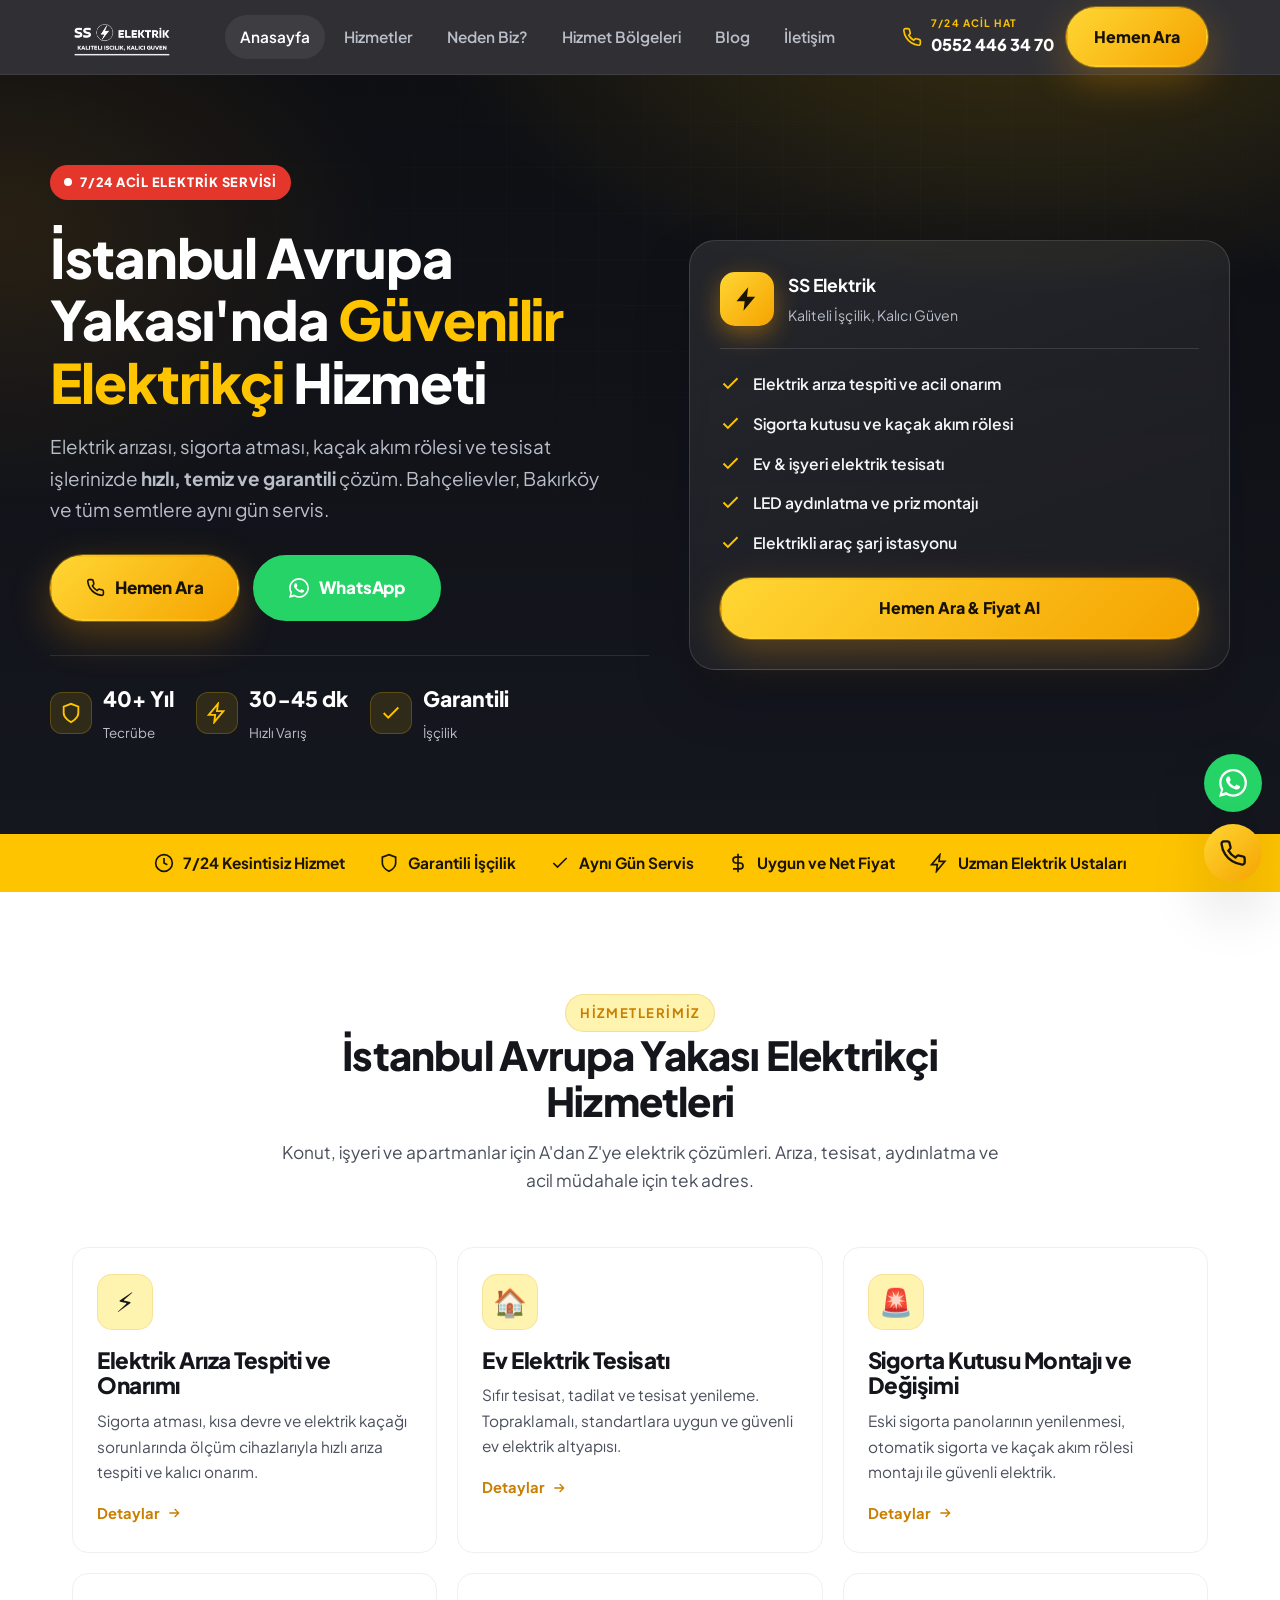
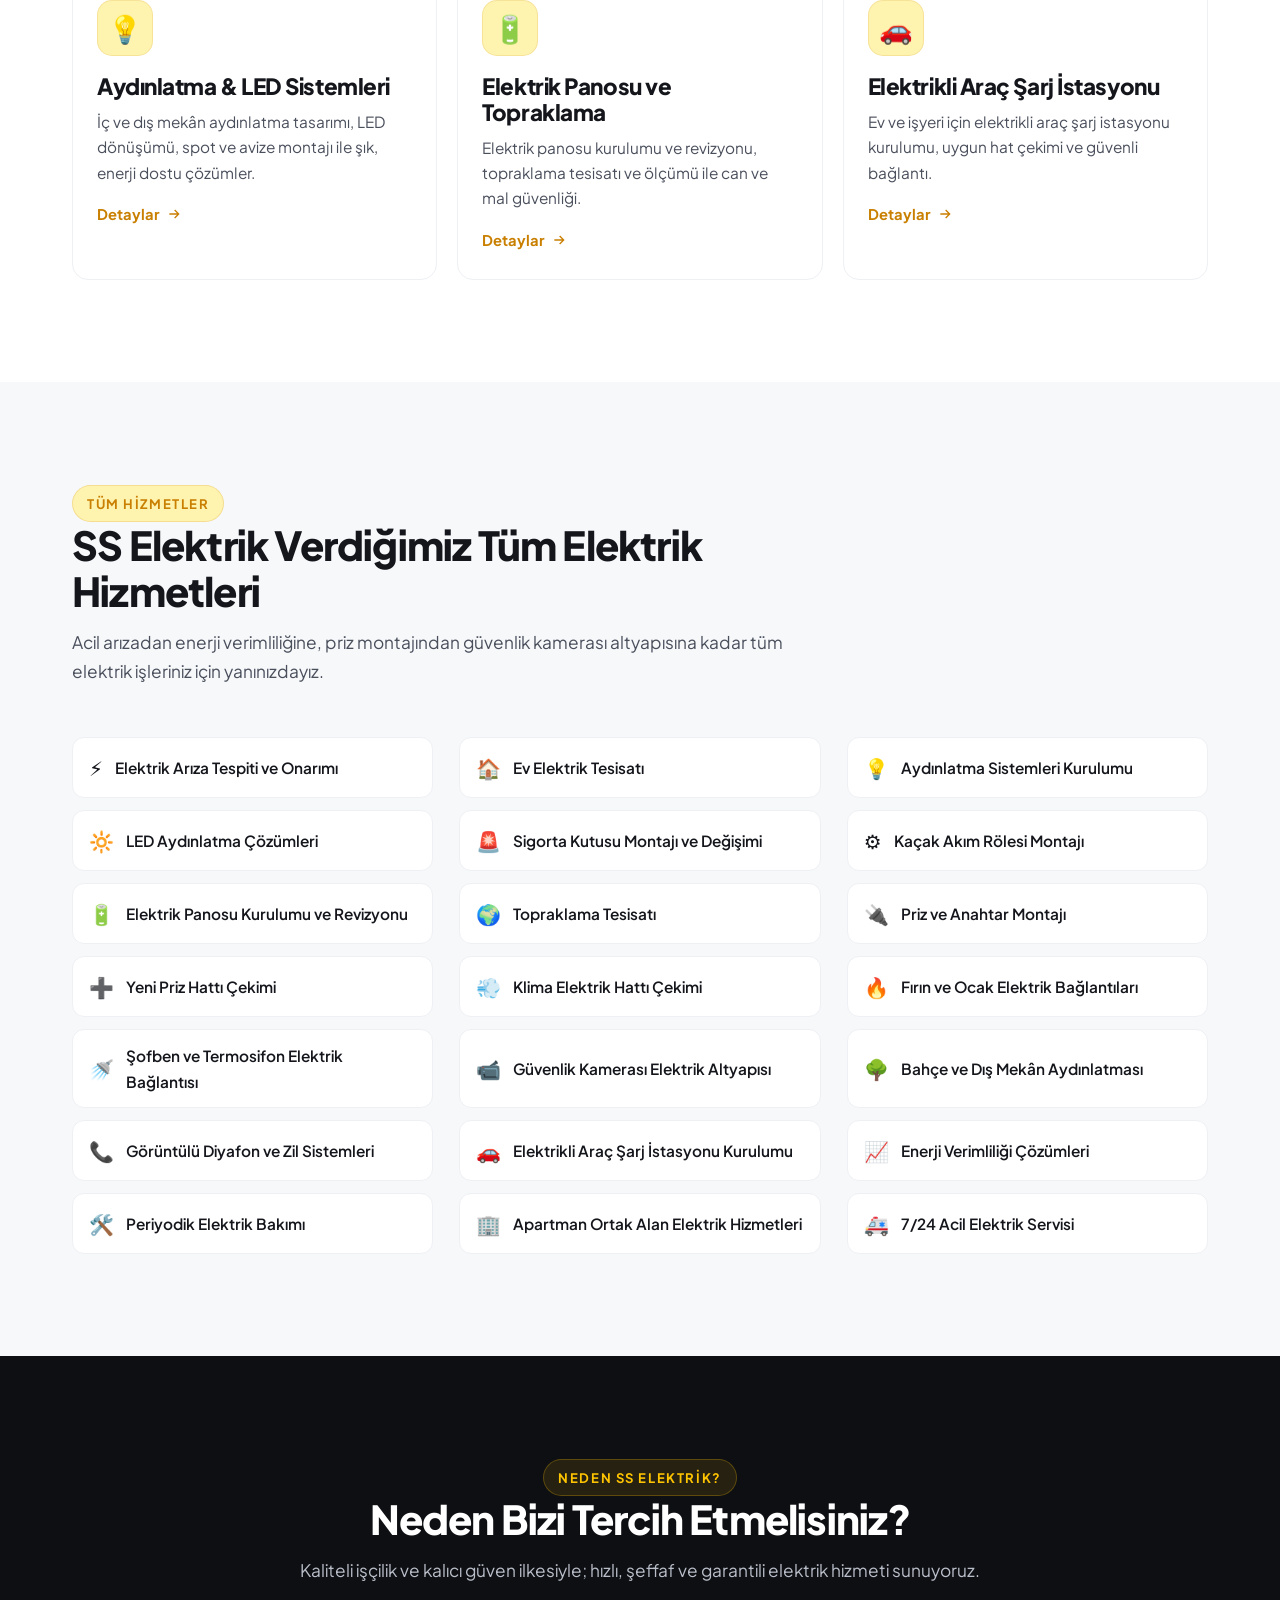
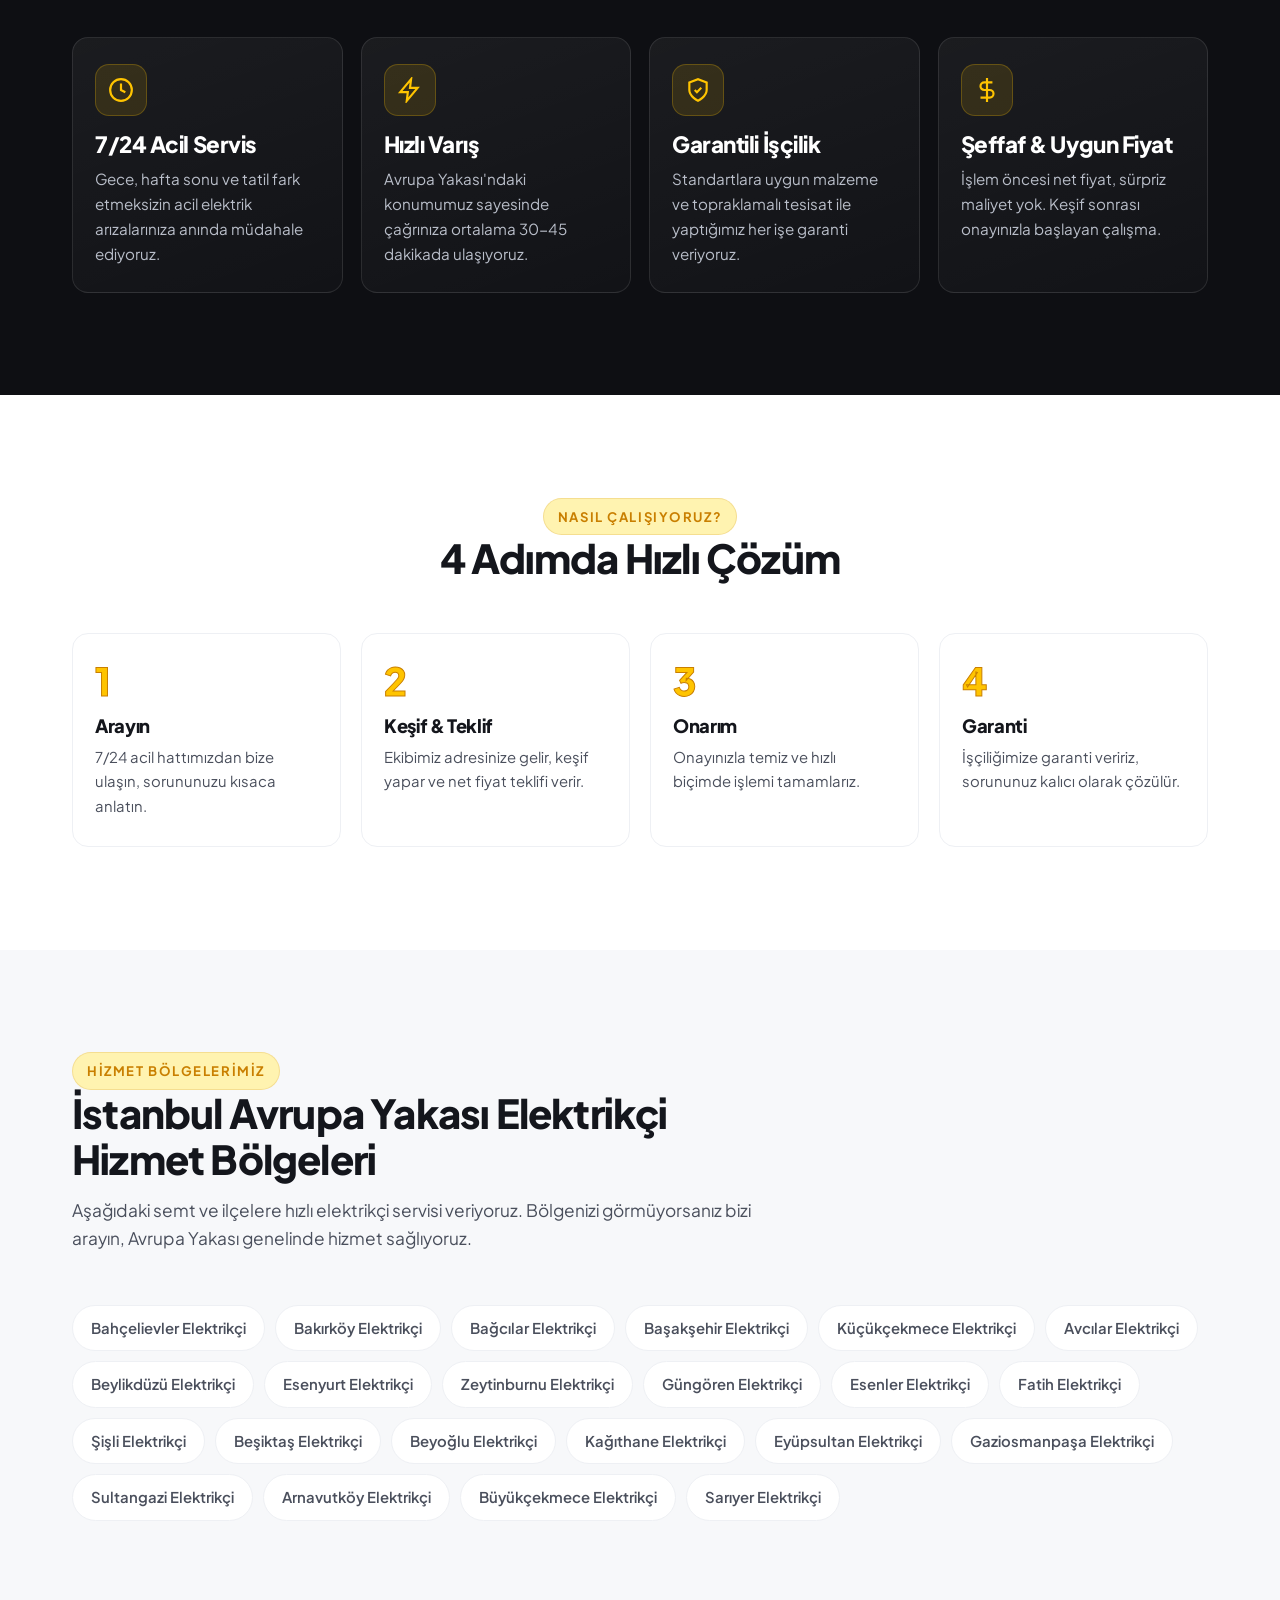
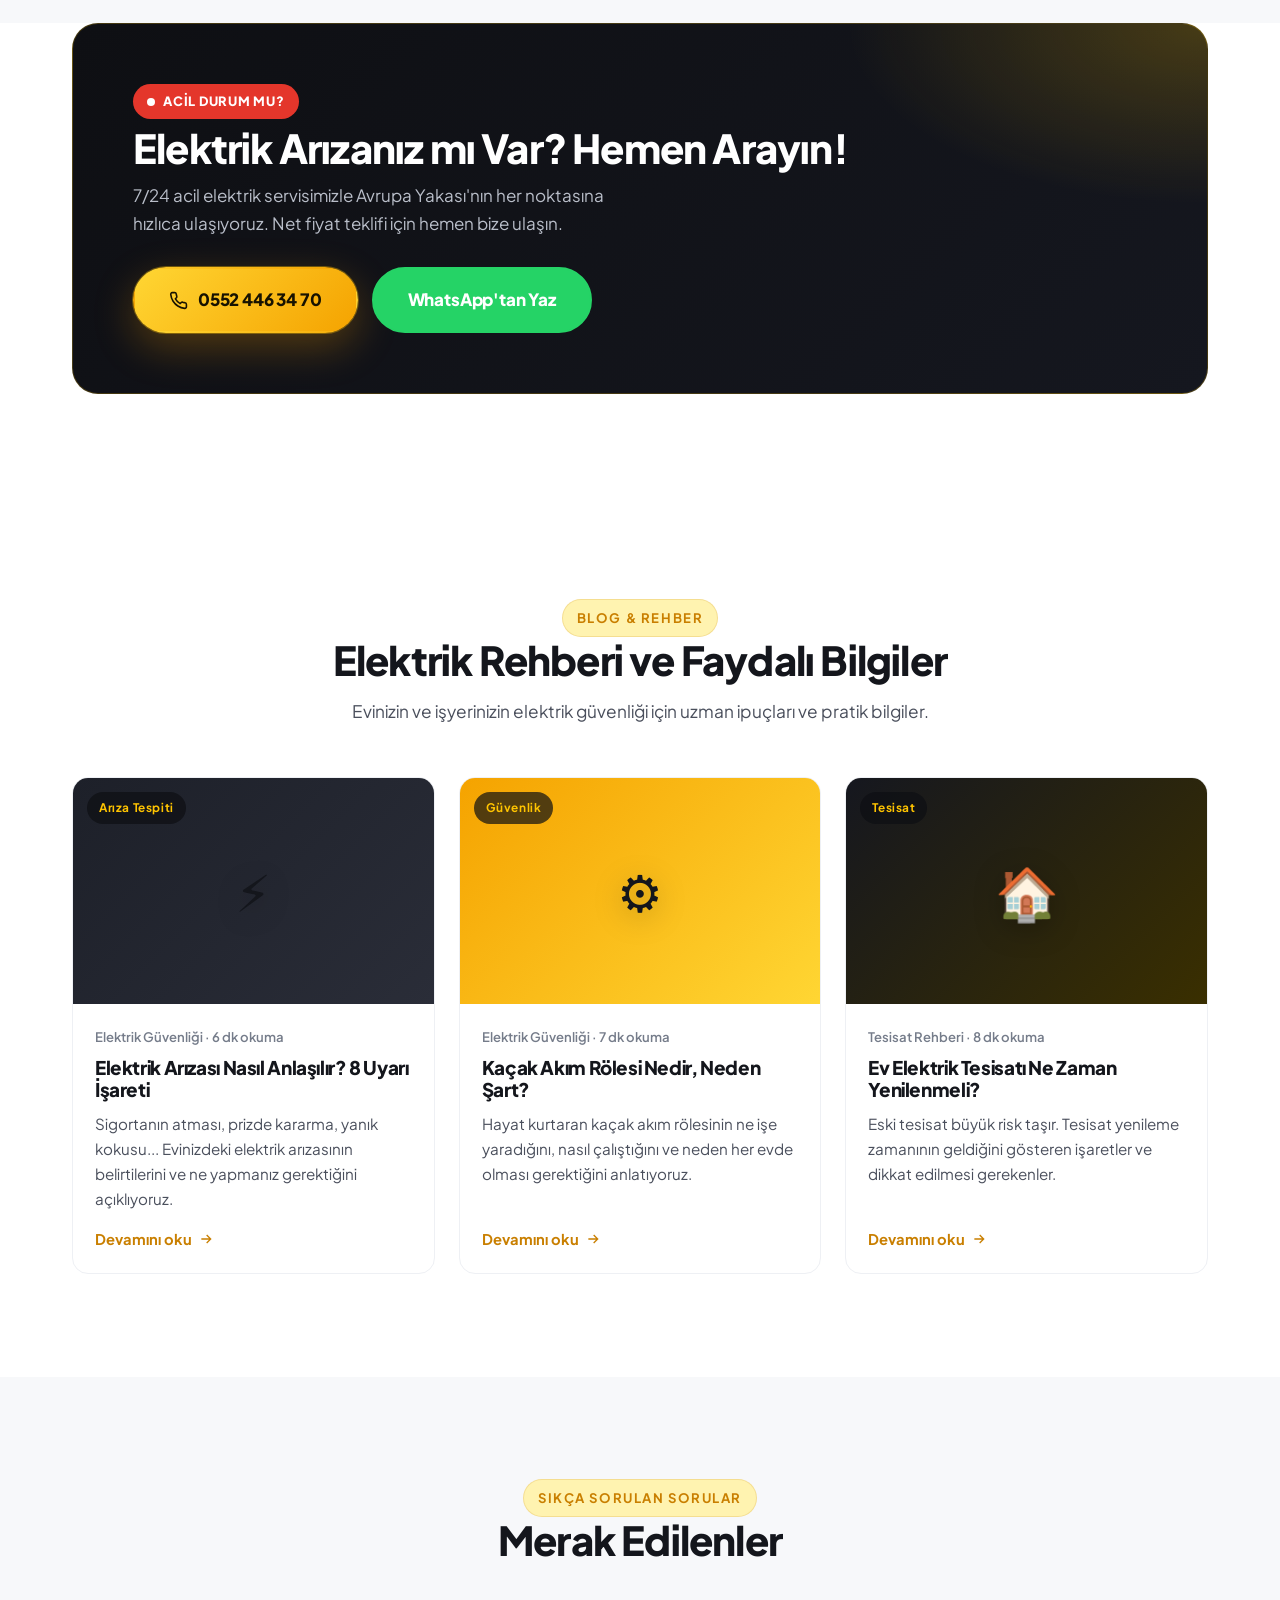
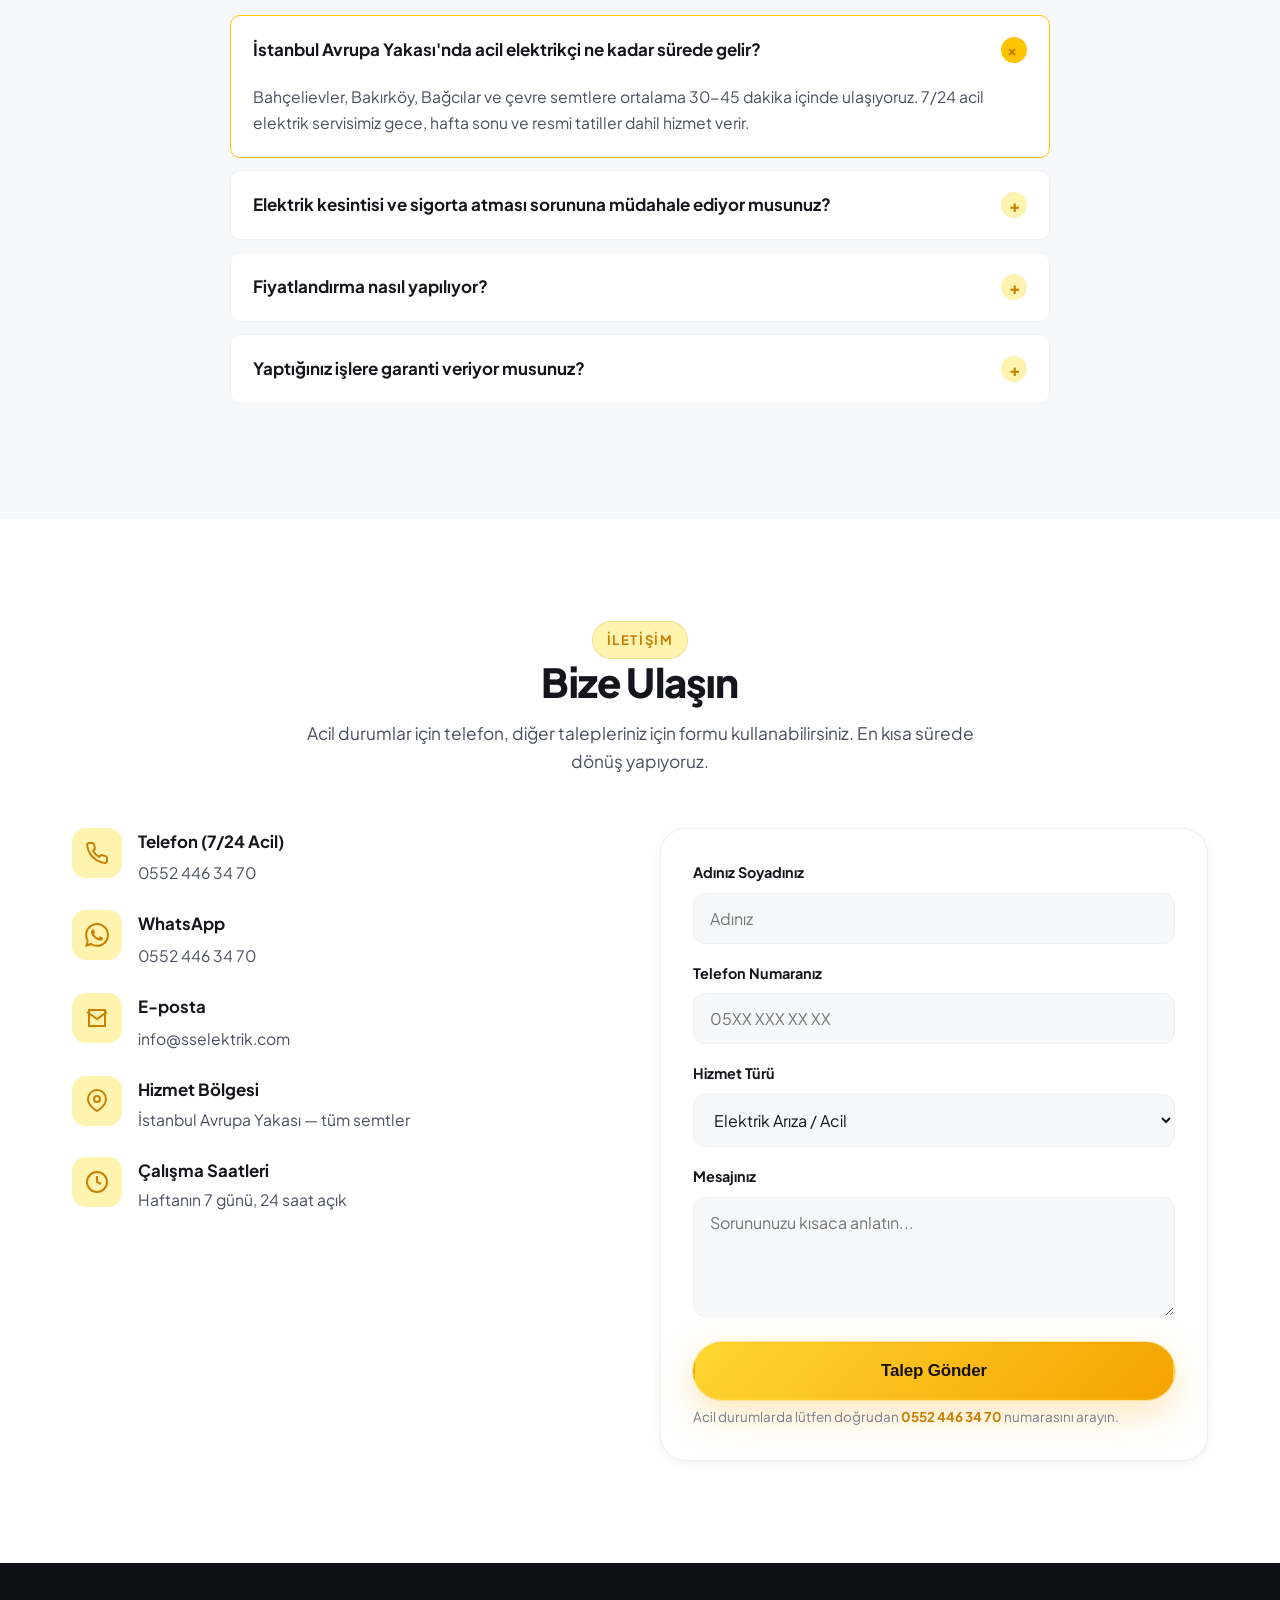
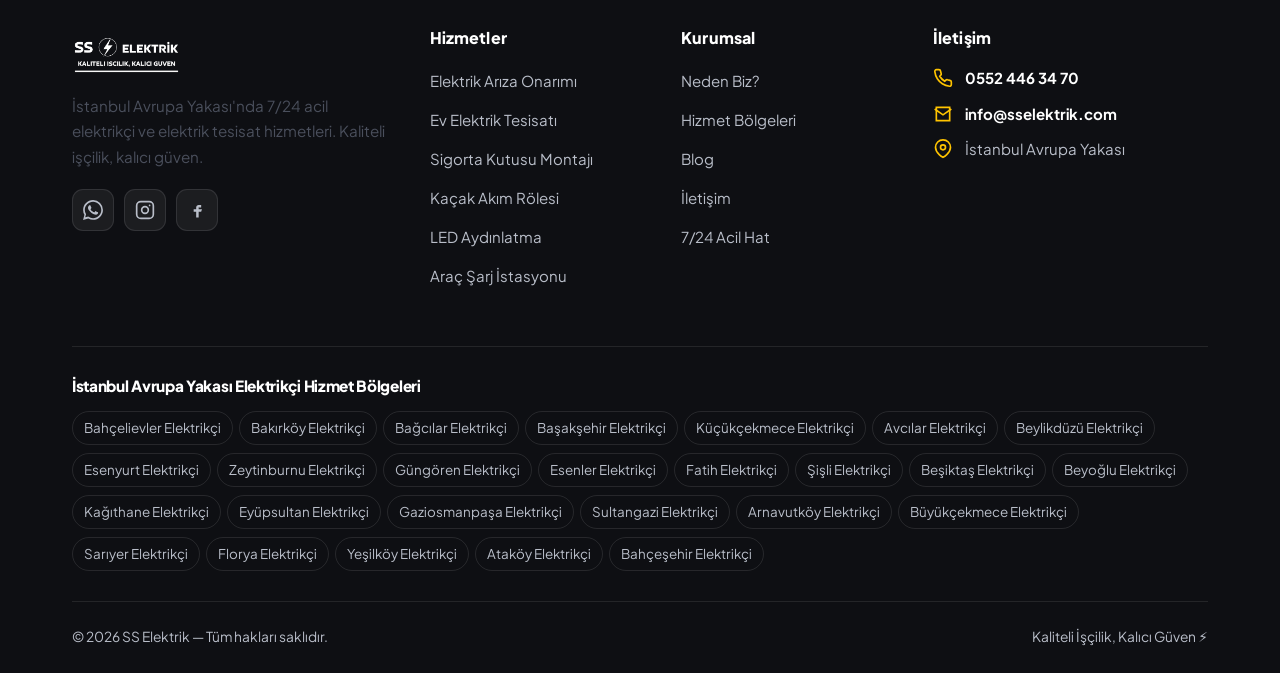
==== commit 443eb0c6: "Telefon numarasi Google Ads formatiyla birebir 0552 446 34 70 olarak guncellendi" ====
--- a/index.html
+++ b/index.html
@@ -3,6 +3,15 @@
 <head>
 <meta charset="utf-8">
 <meta name="viewport" content="width=device-width, initial-scale=1">
+
+<!-- Google tag (gtag.js) -->
+<script async src="https://www.googletagmanager.com/gtag/js?id=AW-18527982613"></script>
+<script>
+  window.dataLayer = window.dataLayer || [];
+  function gtag(){dataLayer.push(arguments);}
+  gtag('js', new Date());
+  gtag('config', 'AW-18527982613');
+</script>
 
 <!-- SEO: Başlık ve Açıklama -->
 <title>Elektrikçi İstanbul Avrupa Yakası | 7/24 Acil Elektrik Servisi – SS Elektrik</title>
@@ -158,7 +167,7 @@
     <div class="header-cta">
       <a href="tel:+905524463470" class="header-phone">
         <svg viewBox="0 0 24 24" fill="none" stroke="currentColor" stroke-width="2"><path d="M22 16.9v3a2 2 0 0 1-2.2 2 19.8 19.8 0 0 1-8.6-3 19.5 19.5 0 0 1-6-6 19.8 19.8 0 0 1-3-8.6A2 2 0 0 1 4.1 2h3a2 2 0 0 1 2 1.7c.1 1 .4 1.9.7 2.8a2 2 0 0 1-.5 2.1L8.1 9.9a16 16 0 0 0 6 6l1.3-1.3a2 2 0 0 1 2.1-.4c.9.3 1.8.6 2.8.7a2 2 0 0 1 1.7 2z"/></svg>
-        <span><small>7/24 Acil Hat</small>0 (552) 446 34 70</span>
+        <span><small>7/24 Acil Hat</small>0552 446 34 70</span>
       </a>
       <a href="tel:+905524463470" class="btn btn-primary">Hemen Ara</a>
     </div>
@@ -409,7 +418,7 @@
       <div class="cta-actions">
         <a href="tel:+905524463470" class="btn btn-primary btn-lg">
           <svg viewBox="0 0 24 24" fill="none" stroke="currentColor" stroke-width="2"><path d="M22 16.9v3a2 2 0 0 1-2.2 2 19.8 19.8 0 0 1-8.6-3 19.5 19.5 0 0 1-6-6 19.8 19.8 0 0 1-3-8.6A2 2 0 0 1 4.1 2h3a2 2 0 0 1 2 1.7c.1 1 .4 1.9.7 2.8a2 2 0 0 1-.5 2.1L8.1 9.9a16 16 0 0 0 6 6l1.3-1.3a2 2 0 0 1 2.1-.4c.9.3 1.8.6 2.8.7a2 2 0 0 1 1.7 2z"/></svg>
-          0 (552) 446 34 70
+          0552 446 34 70
         </a>
         <a href="https://wa.me/905524463470" class="btn btn-wa btn-lg" target="_blank" rel="noopener">WhatsApp'tan Yaz</a>
       </div>
@@ -501,11 +510,11 @@
       <ul class="contact-info reveal">
         <li>
           <span class="ci-ic"><svg viewBox="0 0 24 24" fill="none" stroke="currentColor" stroke-width="2"><path d="M22 16.9v3a2 2 0 0 1-2.2 2 19.8 19.8 0 0 1-8.6-3 19.5 19.5 0 0 1-6-6 19.8 19.8 0 0 1-3-8.6A2 2 0 0 1 4.1 2h3a2 2 0 0 1 2 1.7c.1 1 .4 1.9.7 2.8a2 2 0 0 1-.5 2.1L8.1 9.9a16 16 0 0 0 6 6l1.3-1.3a2 2 0 0 1 2.1-.4c.9.3 1.8.6 2.8.7a2 2 0 0 1 1.7 2z"/></svg></span>
-          <div><b>Telefon (7/24 Acil)</b><a href="tel:+905524463470">0 (552) 446 34 70</a></div>
+          <div><b>Telefon (7/24 Acil)</b><a href="tel:+905524463470">0552 446 34 70</a></div>
         </li>
         <li>
           <span class="ci-ic"><svg viewBox="0 0 24 24" fill="currentColor"><path d="M.057 24l1.687-6.163a11.867 11.867 0 0 1-1.587-5.946C.16 5.335 5.495 0 12.05 0a11.817 11.817 0 0 1 8.413 3.488 11.824 11.824 0 0 1 3.48 8.414c-.003 6.557-5.338 11.892-11.893 11.892a11.9 11.9 0 0 1-5.688-1.448L.057 24zm6.597-3.807c1.676.995 3.276 1.591 5.392 1.592 5.448 0 9.886-4.434 9.889-9.885.002-5.462-4.415-9.89-9.881-9.892-5.452 0-9.887 4.434-9.889 9.884a9.87 9.87 0 0 0 1.517 5.26l-.999 3.648 3.741-.981zm11.387-5.464c-.074-.124-.272-.198-.57-.347-.297-.149-1.758-.868-2.031-.967-.272-.099-.47-.149-.669.149-.198.297-.768.967-.941 1.165-.173.198-.347.223-.644.074-.297-.149-1.255-.462-2.39-1.475-.883-.788-1.48-1.761-1.653-2.059-.173-.297-.018-.458.13-.606.134-.133.297-.347.446-.521.151-.172.2-.296.3-.495.099-.198.05-.372-.025-.521-.075-.148-.669-1.611-.916-2.206-.242-.579-.487-.501-.669-.51l-.57-.01c-.198 0-.52.074-.792.372s-1.04 1.017-1.04 2.479 1.065 2.876 1.213 3.074c.149.198 2.095 3.2 5.076 4.487.709.306 1.263.489 1.694.626.712.226 1.36.194 1.872.118.571-.085 1.758-.719 2.006-1.413.248-.695.248-1.29.173-1.414z"/></svg></span>
-          <div><b>WhatsApp</b><a href="https://wa.me/905524463470" target="_blank" rel="noopener">0 (552) 446 34 70</a></div>
+          <div><b>WhatsApp</b><a href="https://wa.me/905524463470" target="_blank" rel="noopener">0552 446 34 70</a></div>
         </li>
         <li>
           <span class="ci-ic"><svg viewBox="0 0 24 24" fill="none" stroke="currentColor" stroke-width="2"><path d="M4 4h16v16H4z"/><path d="m22 6-10 7L2 6"/></svg></span>
@@ -548,7 +557,7 @@
           </div>
           <button type="submit" class="btn btn-primary btn-block btn-lg">Talep Gönder</button>
           <p class="form-ok" style="display:none;color:#0a7d33;font-weight:700;margin-top:14px">✓ Talebiniz alındı! En kısa sürede sizi arayacağız.</p>
-          <p class="form-note">Acil durumlarda lütfen doğrudan <a href="tel:+905524463470" style="color:var(--gold-deep);font-weight:700">0 (552) 446 34 70</a> numarasını arayın.</p>
+          <p class="form-note">Acil durumlarda lütfen doğrudan <a href="tel:+905524463470" style="color:var(--gold-deep);font-weight:700">0552 446 34 70</a> numarasını arayın.</p>
         </form>
       </div>
     </div>
@@ -595,7 +604,7 @@
       <div class="footer-col">
         <h4>İletişim</h4>
         <ul class="footer-contact">
-          <li><svg viewBox="0 0 24 24" fill="none" stroke="currentColor" stroke-width="2"><path d="M22 16.9v3a2 2 0 0 1-2.2 2 19.8 19.8 0 0 1-8.6-3 19.5 19.5 0 0 1-6-6 19.8 19.8 0 0 1-3-8.6A2 2 0 0 1 4.1 2h3a2 2 0 0 1 2 1.7c.1 1 .4 1.9.7 2.8a2 2 0 0 1-.5 2.1L8.1 9.9a16 16 0 0 0 6 6l1.3-1.3a2 2 0 0 1 2.1-.4c.9.3 1.8.6 2.8.7a2 2 0 0 1 1.7 2z"/></svg><a href="tel:+905524463470">0 (552) 446 34 70</a></li>
+          <li><svg viewBox="0 0 24 24" fill="none" stroke="currentColor" stroke-width="2"><path d="M22 16.9v3a2 2 0 0 1-2.2 2 19.8 19.8 0 0 1-8.6-3 19.5 19.5 0 0 1-6-6 19.8 19.8 0 0 1-3-8.6A2 2 0 0 1 4.1 2h3a2 2 0 0 1 2 1.7c.1 1 .4 1.9.7 2.8a2 2 0 0 1-.5 2.1L8.1 9.9a16 16 0 0 0 6 6l1.3-1.3a2 2 0 0 1 2.1-.4c.9.3 1.8.6 2.8.7a2 2 0 0 1 1.7 2z"/></svg><a href="tel:+905524463470">0552 446 34 70</a></li>
           <li><svg viewBox="0 0 24 24" fill="none" stroke="currentColor" stroke-width="2"><path d="M4 4h16v16H4z"/><path d="m22 6-10 7L2 6"/></svg><a href="mailto:info@sselektrik.com">info@sselektrik.com</a></li>
           <li><svg viewBox="0 0 24 24" fill="none" stroke="currentColor" stroke-width="2"><path d="M21 10c0 7-9 12-9 12s-9-5-9-12a9 9 0 0 1 18 0z"/><circle cx="12" cy="10" r="3"/></svg><span>İstanbul Avrupa Yakası</span></li>
         </ul>
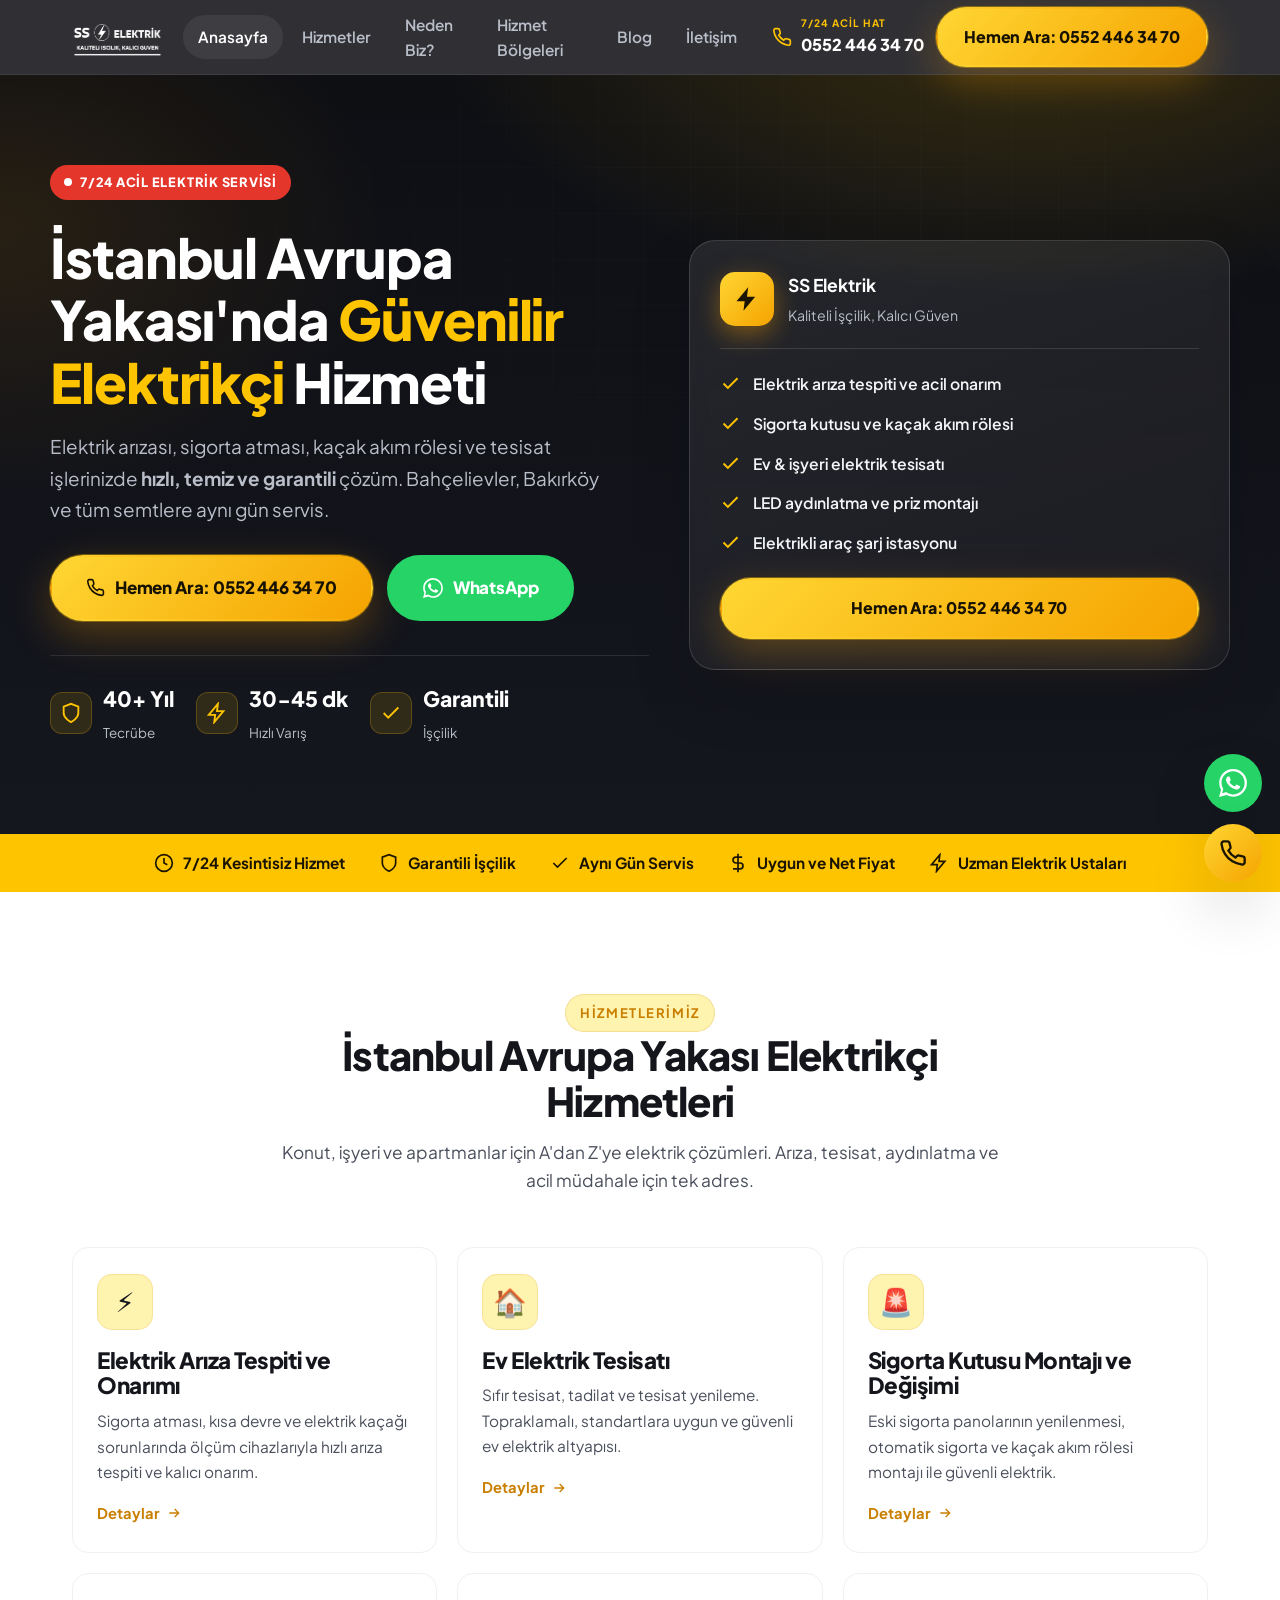
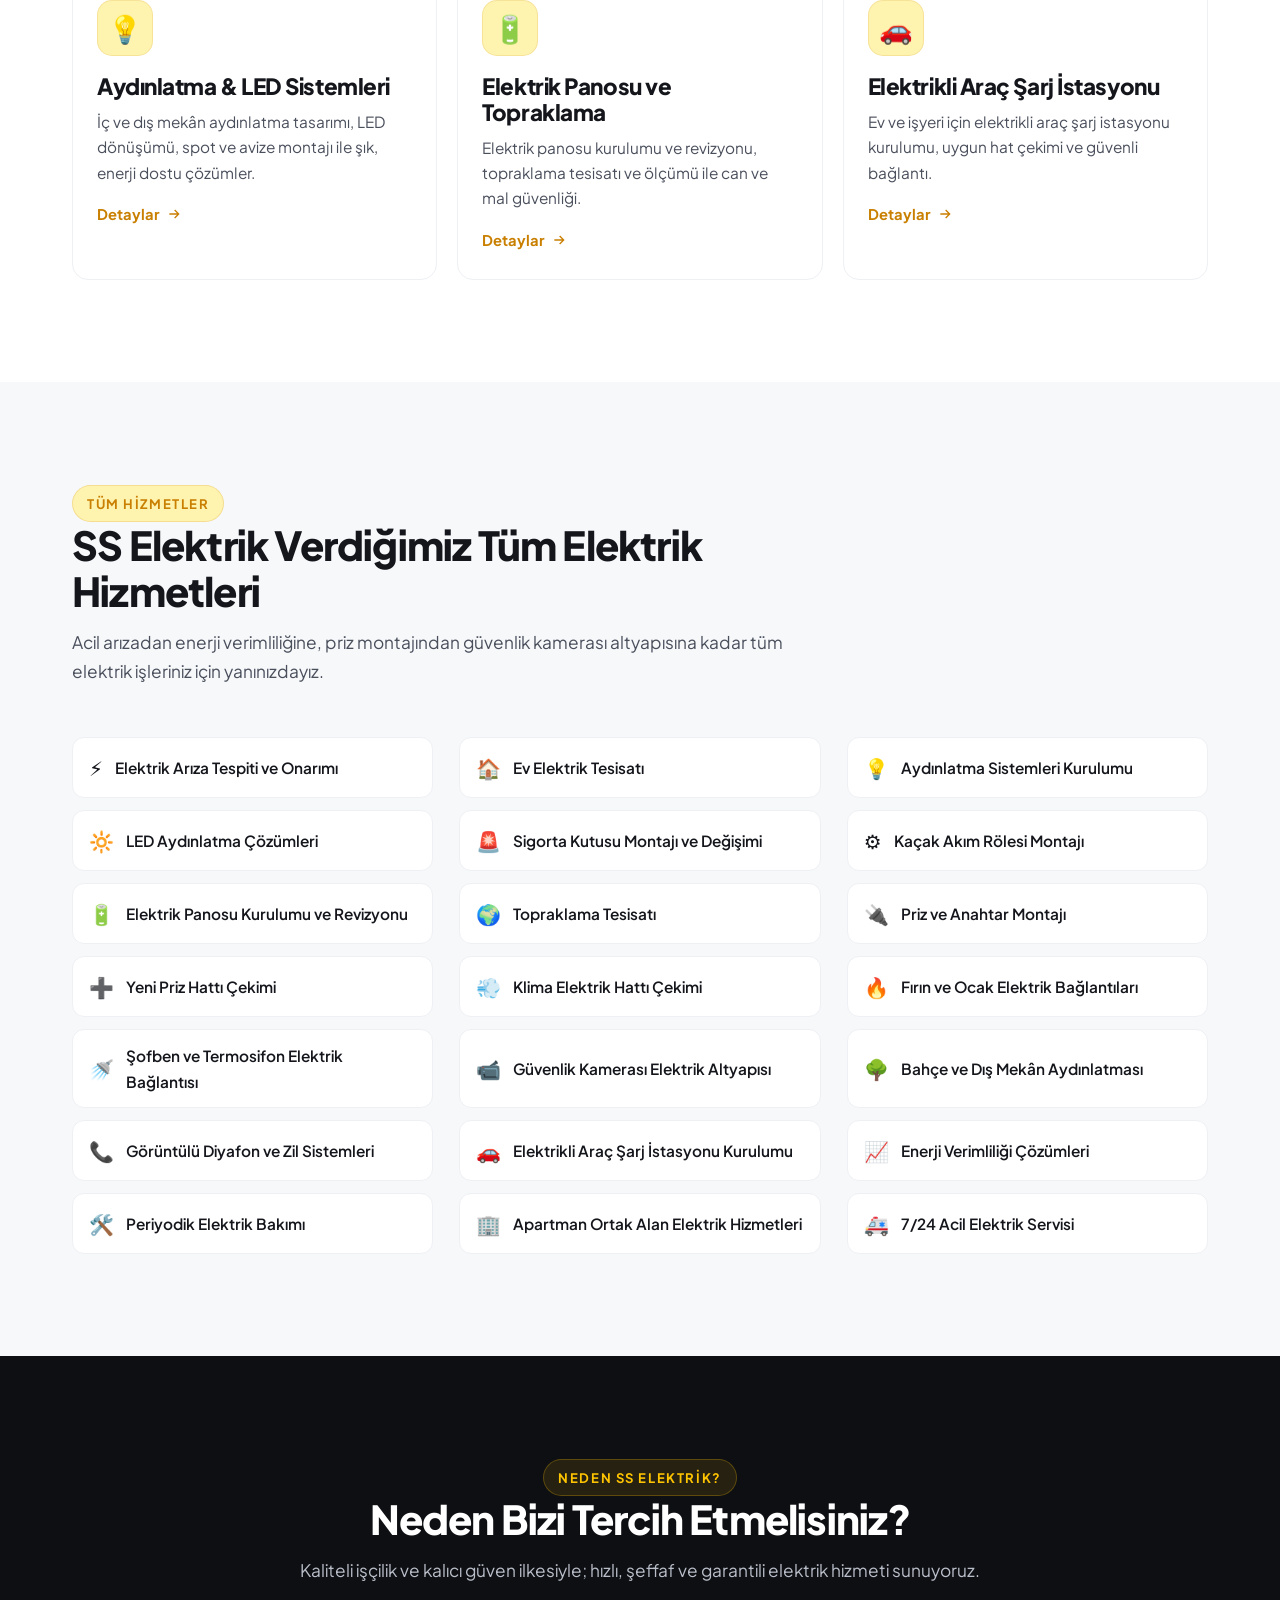
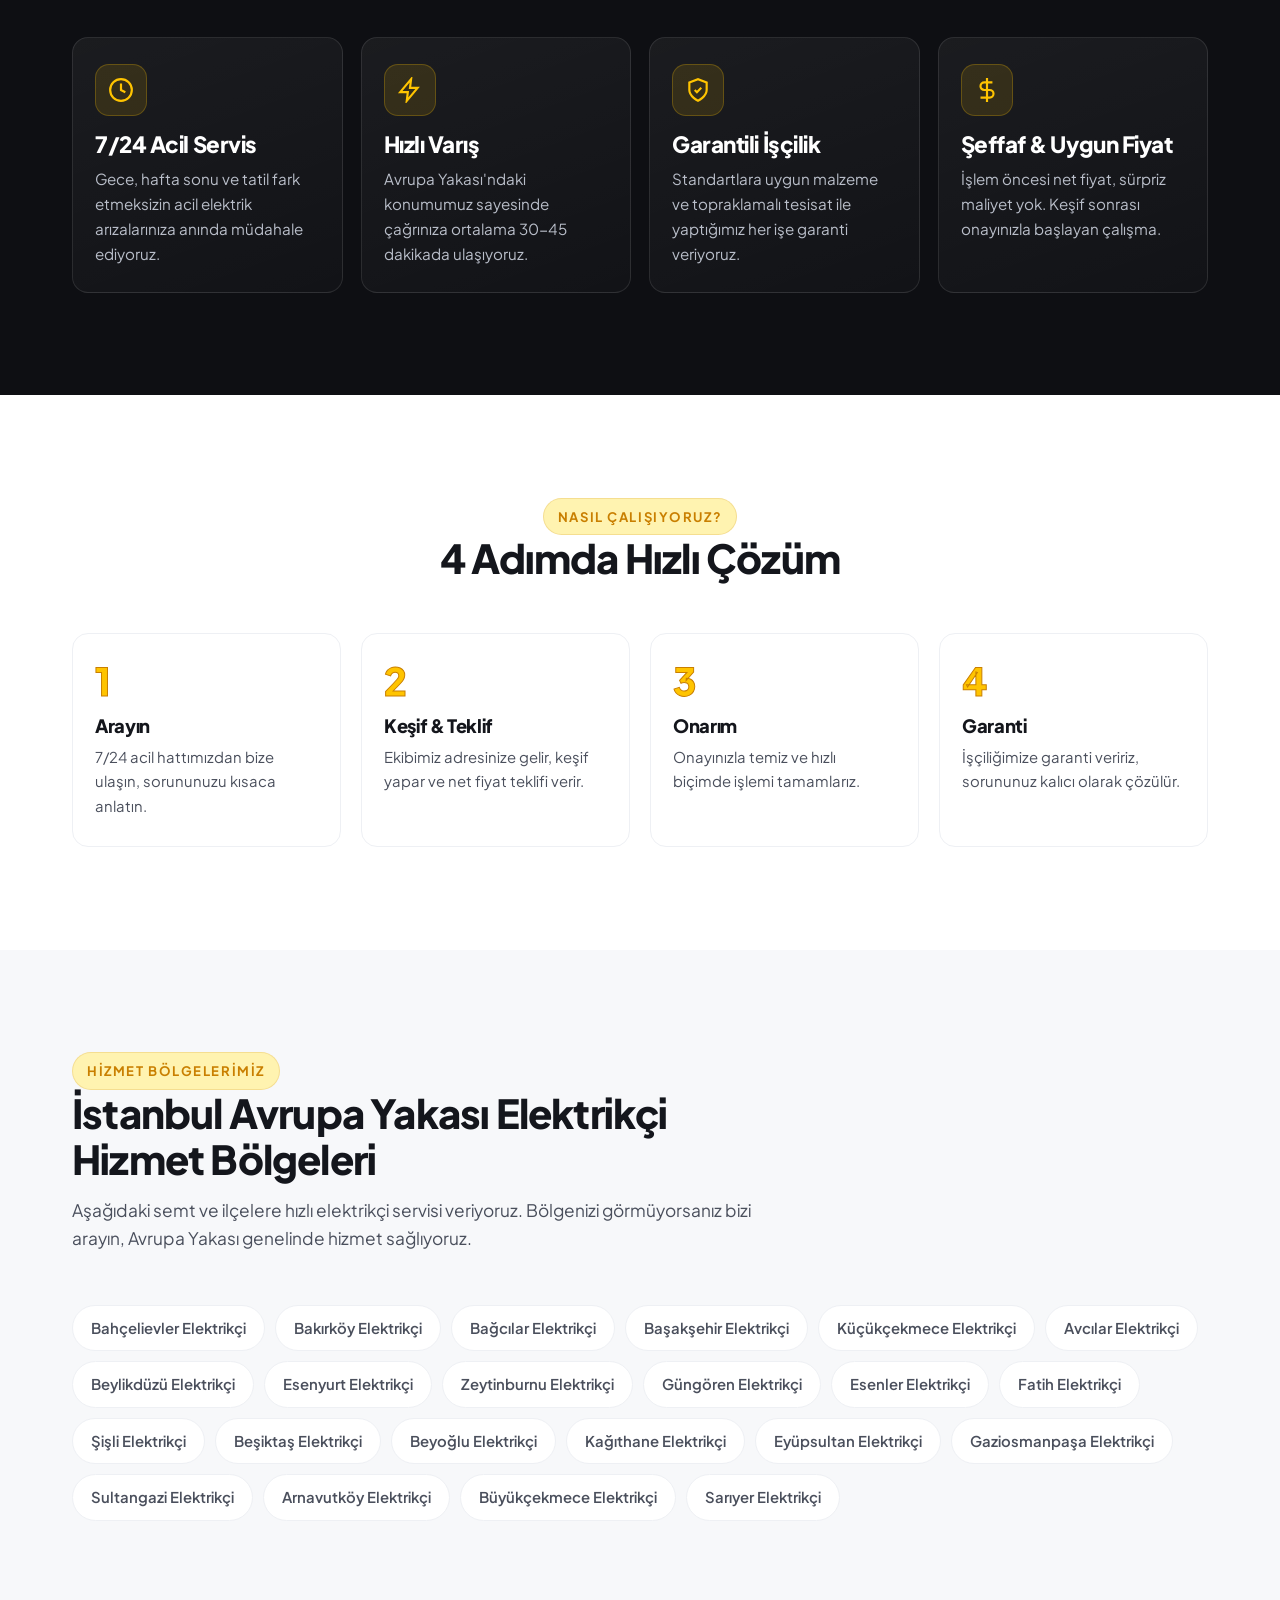
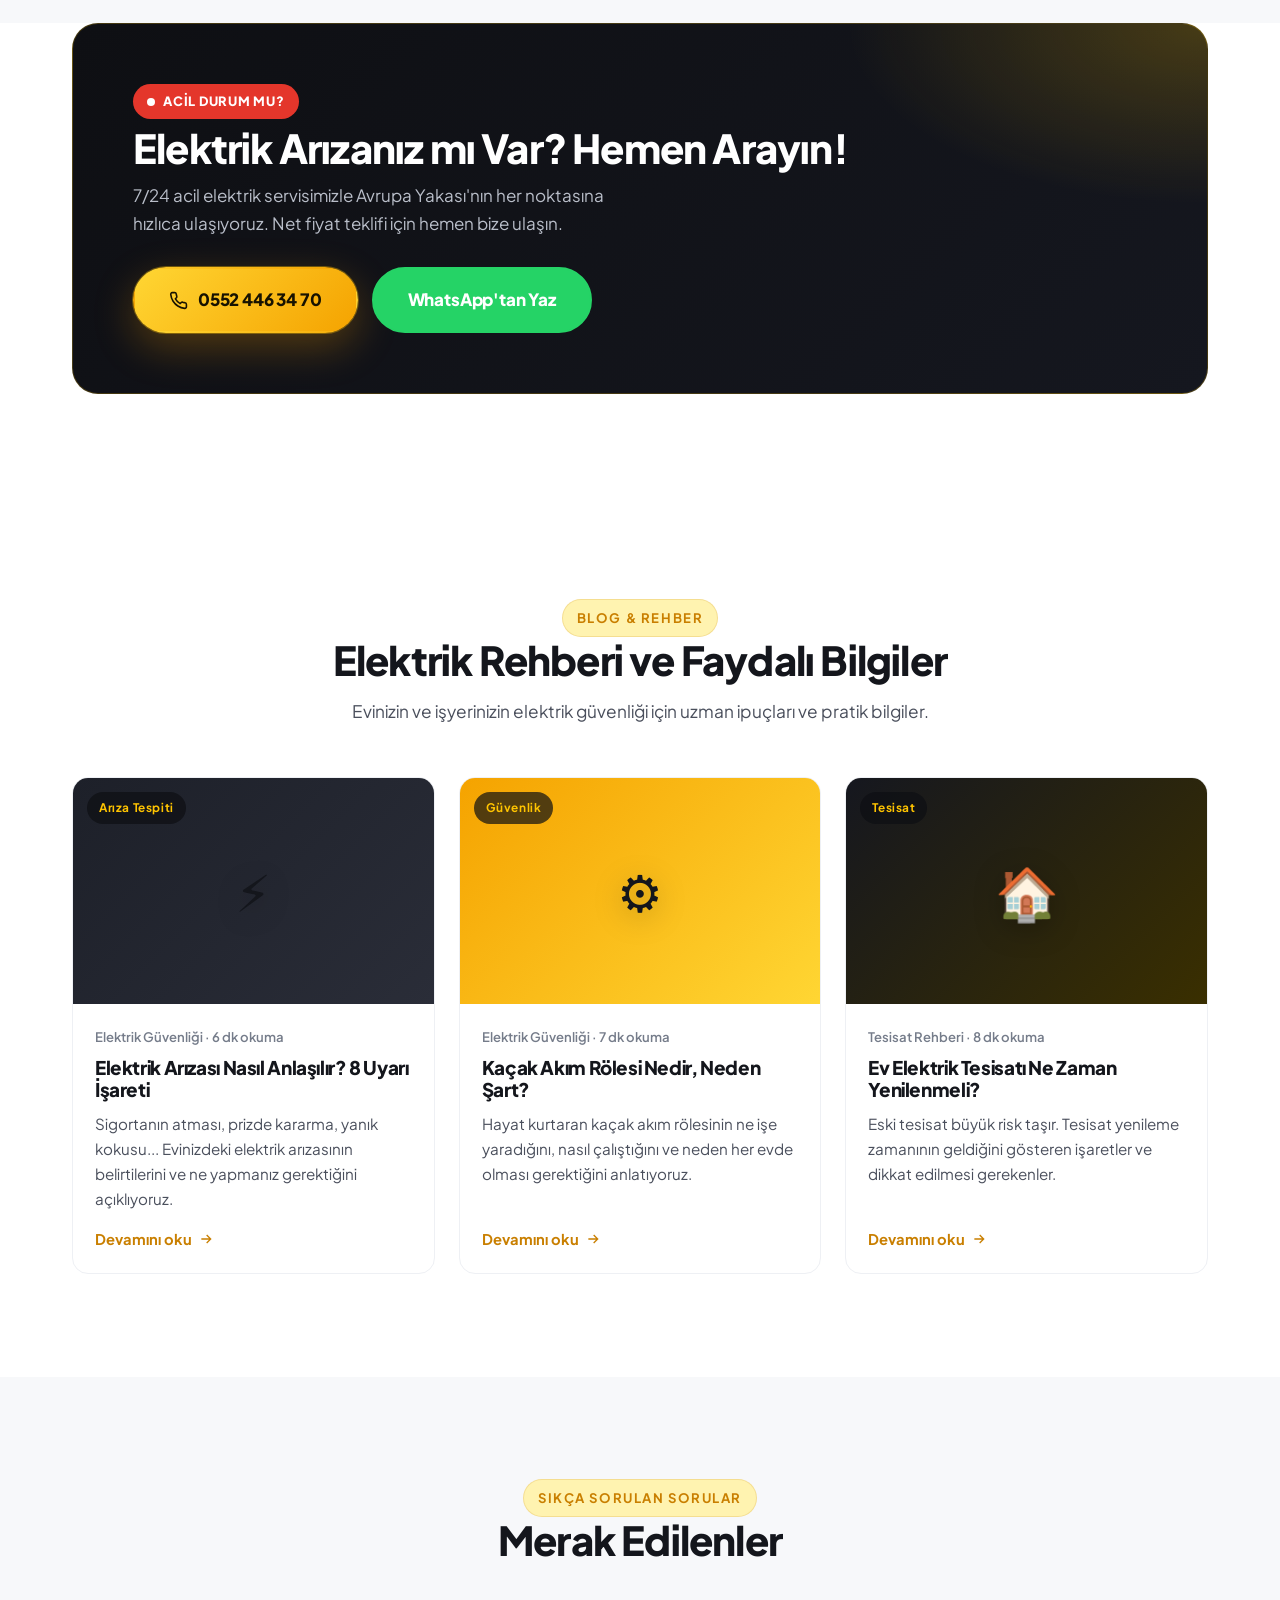
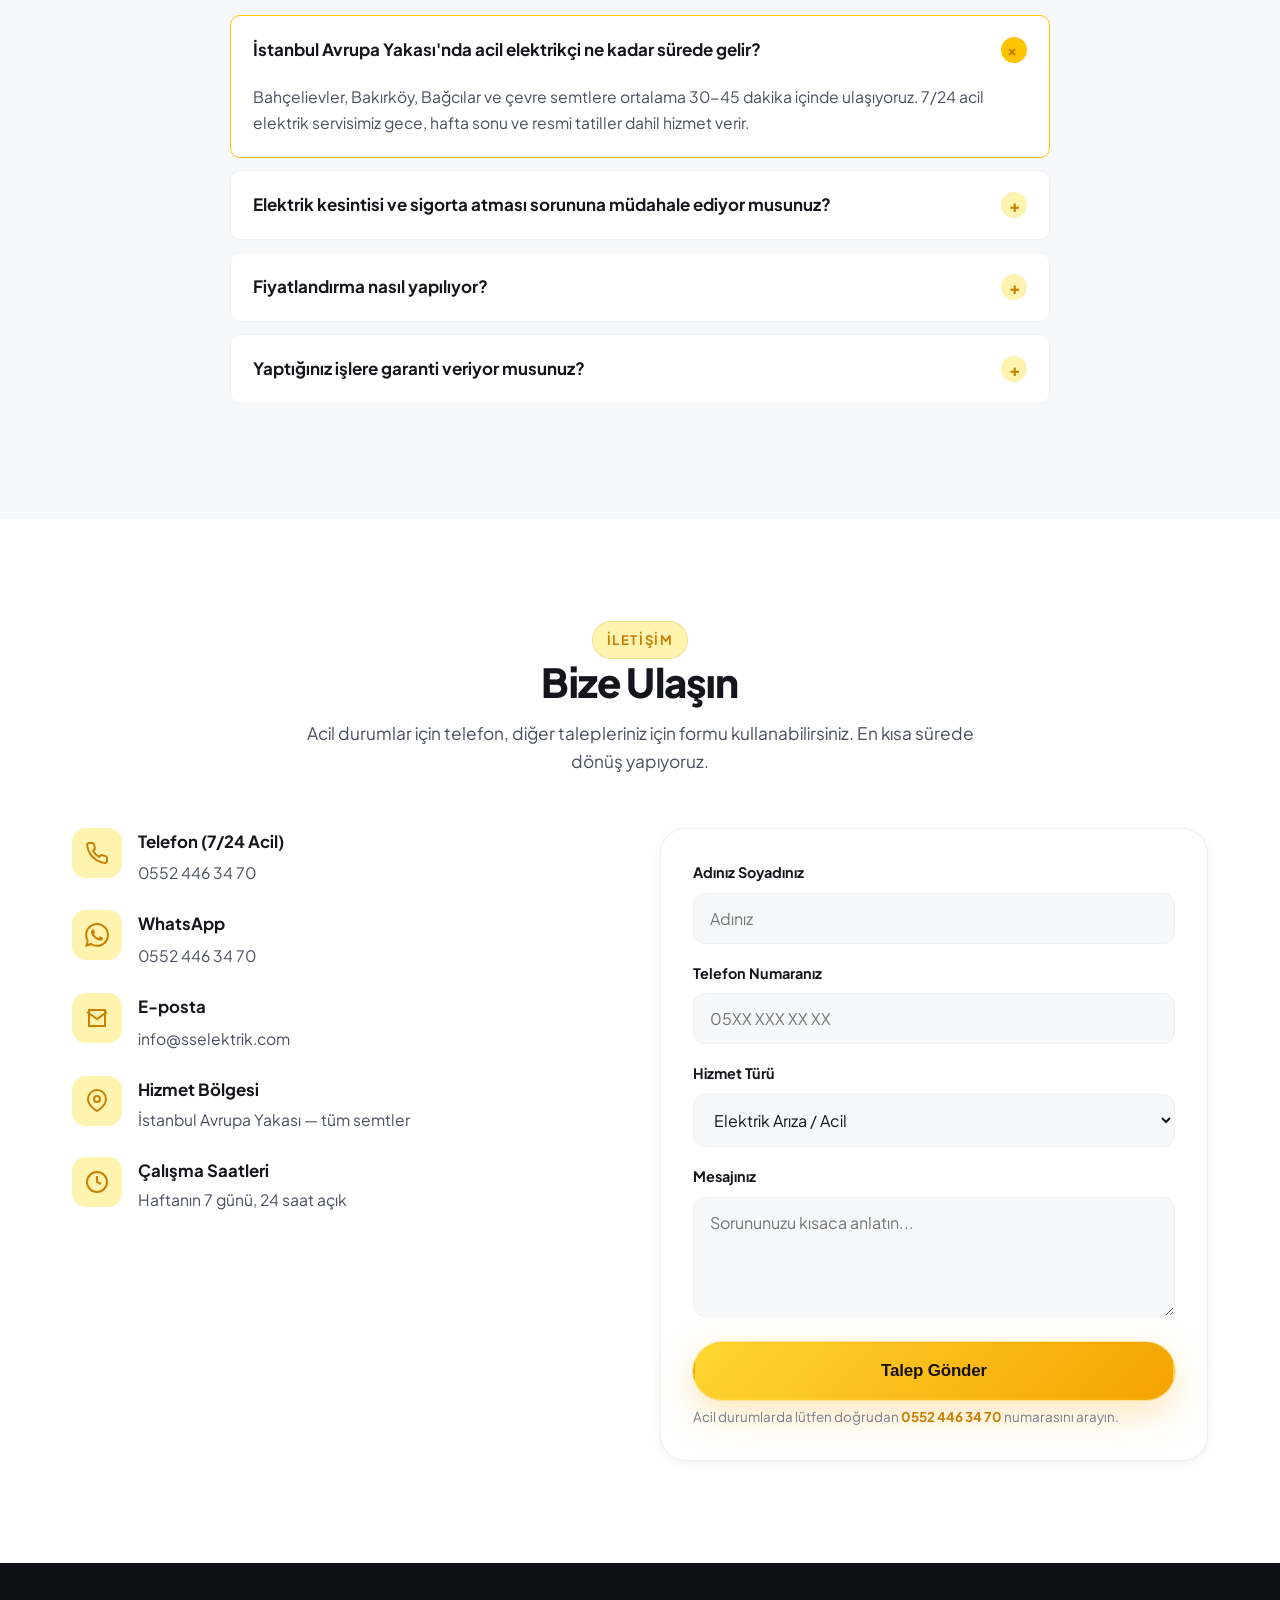
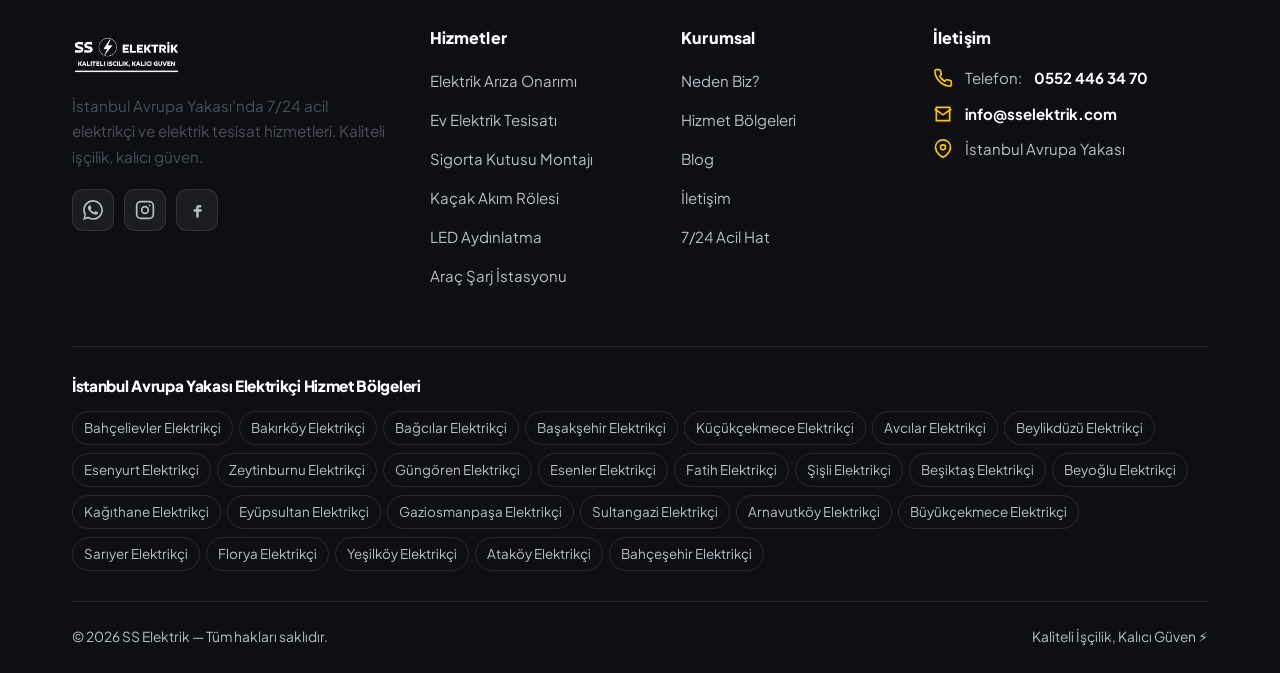
==== commit 17eaf9da: "Telefon numarasi butonlarin ve footer'in uzerine gorunur metin olarak eklendi (0552 446 34 70)" ====
--- a/index.html
+++ b/index.html
@@ -169,7 +169,7 @@
         <svg viewBox="0 0 24 24" fill="none" stroke="currentColor" stroke-width="2"><path d="M22 16.9v3a2 2 0 0 1-2.2 2 19.8 19.8 0 0 1-8.6-3 19.5 19.5 0 0 1-6-6 19.8 19.8 0 0 1-3-8.6A2 2 0 0 1 4.1 2h3a2 2 0 0 1 2 1.7c.1 1 .4 1.9.7 2.8a2 2 0 0 1-.5 2.1L8.1 9.9a16 16 0 0 0 6 6l1.3-1.3a2 2 0 0 1 2.1-.4c.9.3 1.8.6 2.8.7a2 2 0 0 1 1.7 2z"/></svg>
         <span><small>7/24 Acil Hat</small>0552 446 34 70</span>
       </a>
-      <a href="tel:+905524463470" class="btn btn-primary">Hemen Ara</a>
+      <a href="tel:+905524463470" class="btn btn-primary">Hemen Ara: 0552 446 34 70</a>
     </div>
 
     <button class="nav-toggle" aria-label="Menüyü aç">
@@ -188,7 +188,7 @@
       <div class="hero-actions">
         <a href="tel:+905524463470" class="btn btn-primary btn-lg">
           <svg viewBox="0 0 24 24" fill="none" stroke="currentColor" stroke-width="2"><path d="M22 16.9v3a2 2 0 0 1-2.2 2 19.8 19.8 0 0 1-8.6-3 19.5 19.5 0 0 1-6-6 19.8 19.8 0 0 1-3-8.6A2 2 0 0 1 4.1 2h3a2 2 0 0 1 2 1.7c.1 1 .4 1.9.7 2.8a2 2 0 0 1-.5 2.1L8.1 9.9a16 16 0 0 0 6 6l1.3-1.3a2 2 0 0 1 2.1-.4c.9.3 1.8.6 2.8.7a2 2 0 0 1 1.7 2z"/></svg>
-          Hemen Ara
+          Hemen Ara: 0552 446 34 70
         </a>
         <a href="https://wa.me/905524463470?text=Merhaba,%20elektrik%20hizmeti%20almak%20istiyorum." class="btn btn-wa btn-lg" target="_blank" rel="noopener">
           <svg viewBox="0 0 24 24" fill="currentColor"><path d="M.057 24l1.687-6.163a11.867 11.867 0 0 1-1.587-5.946C.16 5.335 5.495 0 12.05 0a11.817 11.817 0 0 1 8.413 3.488 11.824 11.824 0 0 1 3.48 8.414c-.003 6.557-5.338 11.892-11.893 11.892a11.9 11.9 0 0 1-5.688-1.448L.057 24zm6.597-3.807c1.676.995 3.276 1.591 5.392 1.592 5.448 0 9.886-4.434 9.889-9.885.002-5.462-4.415-9.89-9.881-9.892-5.452 0-9.887 4.434-9.889 9.884a9.87 9.87 0 0 0 1.517 5.26l-.999 3.648 3.741-.981zm11.387-5.464c-.074-.124-.272-.198-.57-.347-.297-.149-1.758-.868-2.031-.967-.272-.099-.47-.149-.669.149-.198.297-.768.967-.941 1.165-.173.198-.347.223-.644.074-.297-.149-1.255-.462-2.39-1.475-.883-.788-1.48-1.761-1.653-2.059-.173-.297-.018-.458.13-.606.134-.133.297-.347.446-.521.151-.172.2-.296.3-.495.099-.198.05-.372-.025-.521-.075-.148-.669-1.611-.916-2.206-.242-.579-.487-.501-.669-.51l-.57-.01c-.198 0-.52.074-.792.372s-1.04 1.017-1.04 2.479 1.065 2.876 1.213 3.074c.149.198 2.095 3.2 5.076 4.487.709.306 1.263.489 1.694.626.712.226 1.36.194 1.872.118.571-.085 1.758-.719 2.006-1.413.248-.695.248-1.29.173-1.414z"/></svg>
@@ -215,7 +215,7 @@
         <li><svg viewBox="0 0 24 24" fill="none" stroke="currentColor" stroke-width="2.2"><path d="M20 6 9 17l-5-5"/></svg> LED aydınlatma ve priz montajı</li>
         <li><svg viewBox="0 0 24 24" fill="none" stroke="currentColor" stroke-width="2.2"><path d="M20 6 9 17l-5-5"/></svg> Elektrikli araç şarj istasyonu</li>
       </ul>
-      <a href="tel:+905524463470" class="btn btn-primary btn-block">Hemen Ara &amp; Fiyat Al</a>
+      <a href="tel:+905524463470" class="btn btn-primary btn-block">Hemen Ara: 0552 446 34 70</a>
     </aside>
   </div>
 </section>
@@ -604,7 +604,7 @@
       <div class="footer-col">
         <h4>İletişim</h4>
         <ul class="footer-contact">
-          <li><svg viewBox="0 0 24 24" fill="none" stroke="currentColor" stroke-width="2"><path d="M22 16.9v3a2 2 0 0 1-2.2 2 19.8 19.8 0 0 1-8.6-3 19.5 19.5 0 0 1-6-6 19.8 19.8 0 0 1-3-8.6A2 2 0 0 1 4.1 2h3a2 2 0 0 1 2 1.7c.1 1 .4 1.9.7 2.8a2 2 0 0 1-.5 2.1L8.1 9.9a16 16 0 0 0 6 6l1.3-1.3a2 2 0 0 1 2.1-.4c.9.3 1.8.6 2.8.7a2 2 0 0 1 1.7 2z"/></svg><a href="tel:+905524463470">0552 446 34 70</a></li>
+          <li><svg viewBox="0 0 24 24" fill="none" stroke="currentColor" stroke-width="2"><path d="M22 16.9v3a2 2 0 0 1-2.2 2 19.8 19.8 0 0 1-8.6-3 19.5 19.5 0 0 1-6-6 19.8 19.8 0 0 1-3-8.6A2 2 0 0 1 4.1 2h3a2 2 0 0 1 2 1.7c.1 1 .4 1.9.7 2.8a2 2 0 0 1-.5 2.1L8.1 9.9a16 16 0 0 0 6 6l1.3-1.3a2 2 0 0 1 2.1-.4c.9.3 1.8.6 2.8.7a2 2 0 0 1 1.7 2z"/></svg>Telefon: <a href="tel:+905524463470">0552 446 34 70</a></li>
           <li><svg viewBox="0 0 24 24" fill="none" stroke="currentColor" stroke-width="2"><path d="M4 4h16v16H4z"/><path d="m22 6-10 7L2 6"/></svg><a href="mailto:info@sselektrik.com">info@sselektrik.com</a></li>
           <li><svg viewBox="0 0 24 24" fill="none" stroke="currentColor" stroke-width="2"><path d="M21 10c0 7-9 12-9 12s-9-5-9-12a9 9 0 0 1 18 0z"/><circle cx="12" cy="10" r="3"/></svg><span>İstanbul Avrupa Yakası</span></li>
         </ul>
@@ -659,7 +659,7 @@
 
 <!-- Mobil çağrı barı -->
 <div class="mobile-call-bar">
-  <a href="tel:+905524463470" class="m-call"><svg viewBox="0 0 24 24" fill="none" stroke="currentColor" stroke-width="2"><path d="M22 16.9v3a2 2 0 0 1-2.2 2 19.8 19.8 0 0 1-8.6-3 19.5 19.5 0 0 1-6-6 19.8 19.8 0 0 1-3-8.6A2 2 0 0 1 4.1 2h3a2 2 0 0 1 2 1.7c.1 1 .4 1.9.7 2.8a2 2 0 0 1-.5 2.1L8.1 9.9a16 16 0 0 0 6 6l1.3-1.3a2 2 0 0 1 2.1-.4c.9.3 1.8.6 2.8.7a2 2 0 0 1 1.7 2z"/></svg> Hemen Ara</a>
+  <a href="tel:+905524463470" class="m-call"><svg viewBox="0 0 24 24" fill="none" stroke="currentColor" stroke-width="2"><path d="M22 16.9v3a2 2 0 0 1-2.2 2 19.8 19.8 0 0 1-8.6-3 19.5 19.5 0 0 1-6-6 19.8 19.8 0 0 1-3-8.6A2 2 0 0 1 4.1 2h3a2 2 0 0 1 2 1.7c.1 1 .4 1.9.7 2.8a2 2 0 0 1-.5 2.1L8.1 9.9a16 16 0 0 0 6 6l1.3-1.3a2 2 0 0 1 2.1-.4c.9.3 1.8.6 2.8.7a2 2 0 0 1 1.7 2z"/></svg> 0552 446 34 70</a>
   <a href="https://wa.me/905524463470" class="m-wa" target="_blank" rel="noopener"><svg viewBox="0 0 24 24" fill="currentColor"><path d="M.057 24l1.687-6.163a11.867 11.867 0 0 1-1.587-5.946C.16 5.335 5.495 0 12.05 0a11.817 11.817 0 0 1 8.413 3.488 11.824 11.824 0 0 1 3.48 8.414c-.003 6.557-5.338 11.892-11.893 11.892a11.9 11.9 0 0 1-5.688-1.448L.057 24zm6.597-3.807c1.676.995 3.276 1.591 5.392 1.592 5.448 0 9.886-4.434 9.889-9.885.002-5.462-4.415-9.89-9.881-9.892-5.452 0-9.887 4.434-9.889 9.884a9.87 9.87 0 0 0 1.517 5.26l-.999 3.648 3.741-.981zm11.387-5.464c-.074-.124-.272-.198-.57-.347-.297-.149-1.758-.868-2.031-.967-.272-.099-.47-.149-.669.149-.198.297-.768.967-.941 1.165-.173.198-.347.223-.644.074-.297-.149-1.255-.462-2.39-1.475-.883-.788-1.48-1.761-1.653-2.059-.173-.297-.018-.458.13-.606.134-.133.297-.347.446-.521.151-.172.2-.296.3-.495.099-.198.05-.372-.025-.521-.075-.148-.669-1.611-.916-2.206-.242-.579-.487-.501-.669-.51l-.57-.01c-.198 0-.52.074-.792.372s-1.04 1.017-1.04 2.479 1.065 2.876 1.213 3.074c.149.198 2.095 3.2 5.076 4.487.709.306 1.263.489 1.694.626.712.226 1.36.194 1.872.118.571-.085 1.758-.719 2.006-1.413.248-.695.248-1.29.173-1.414z"/></svg> WhatsApp</a>
 </div>
 
--- a/css/style.css
+++ b/css/style.css
@@ -438,7 +438,7 @@
     display: grid; grid-template-columns: 1fr 1fr; position: fixed; bottom: 0; left: 0; right: 0; z-index: 70;
     box-shadow: 0 -6px 24px rgba(0,0,0,.22);
   }
-  .mobile-call-bar a { padding: 16px 12px; display: flex; align-items: center; justify-content: center; gap: 9px; font-weight: 800; font-size: 1.02rem; }
+  .mobile-call-bar a { padding: 15px 8px; display: flex; align-items: center; justify-content: center; gap: 7px; font-weight: 800; font-size: clamp(0.88rem, 3.8vw, 1.02rem); white-space: nowrap; }
   .mobile-call-bar a svg { width: 21px; height: 21px; }
   .mobile-call-bar .m-call { background: linear-gradient(135deg, var(--yellow-bright), var(--gold)); color: #1a1400; }
   .mobile-call-bar .m-wa { background: #25D366; color: #fff; }
